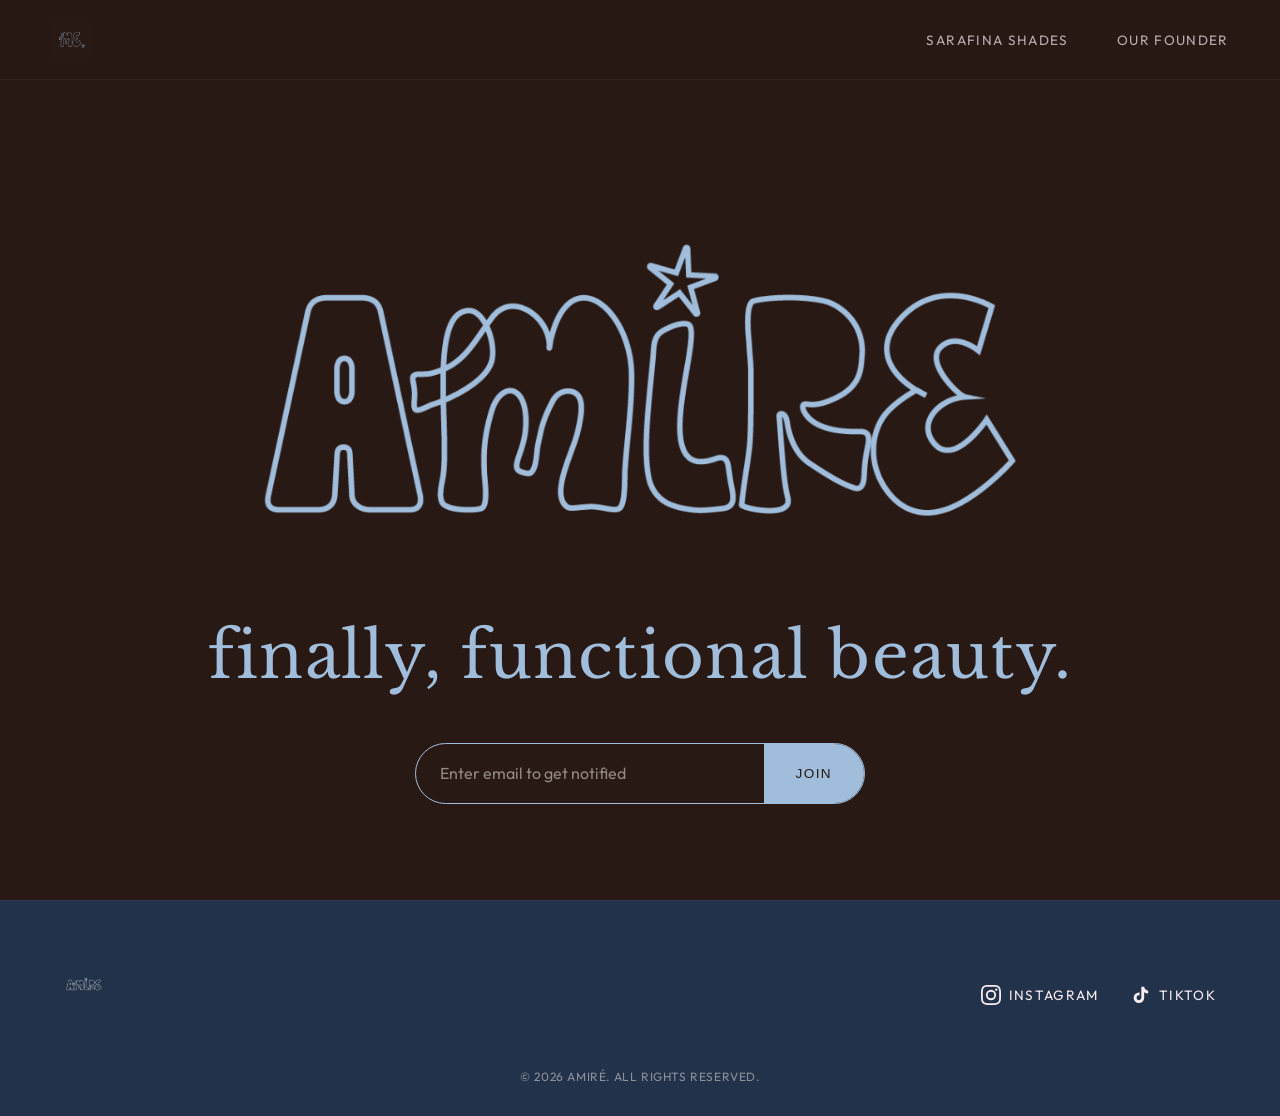
==== index.html @ e6c1e341 "Add interactive 3D model stage to Sarafina Shades product page" ====
<!DOCTYPE html>
<html lang="en">
<head>
    <meta charset="UTF-8">
    <meta name="viewport" content="width=device-width, initial-scale=1.0">
    <title>amiré functional beauty</title>
    <meta name="description" content="functional beauty for the effortless cool girl.">
    <link rel="stylesheet" href="style.css?v=1016">
    <link rel="preconnect" href="https://fonts.googleapis.com">
    <link rel="preconnect" href="https://fonts.gstatic.com" crossorigin>
    <link href="https://fonts.googleapis.com/css2?family=Libre+Baskerville:ital,wght@0,400;0,700;1,400&family=Outfit:wght@300;400;500&display=swap" rel="stylesheet">

    
</head>
<body>
        <header class="main-header">
        <a href="/" class="submark-link">
            <img src="amire-top-left-logo.png" alt="amiré logo" class="submark-img">
        </a>
        <nav class="nav-links">
            <a href="/sarafina-shades">Sarafina Shades</a>
            <a href="/founder">Our Founder</a>
        </nav>
    </header>

    <main class="hero-section">
        <img src="new-amire-logo.png?v=2" alt="amiré logo" class="center-logo">
        <h1 class="hero-subtitle baskerville-font">finally, functional beauty.</h1>
        
        
        
        
        
                <div class="notify-form-container">
            <form action="https://app.kit.com/forms/9818596/subscriptions" method="post" class="notify-form">
                <div style="display: flex; width: 100%;">
                    <input type="email" id="email-input" name="email_address" placeholder="Enter email to get notified" required>
                    <button type="submit" class="notify-btn">Join</button>
                </div>
            </form>
        </div>
    </main>

    <footer>
        <div class="footer-content">
            <a href="/" class="submark-link">
                <img src="amire-footer-logo.png" alt="amiré logo" class="submark-img">
            </a>
            <div class="social-links">
                <a href="https://instagram.com/amirecosmetics" target="_blank" rel="noopener noreferrer" aria-label="Instagram">
                    <svg viewBox="0 0 24 24"><path d="M12 2.163c3.204 0 3.584.012 4.85.07 3.252.148 4.771 1.691 4.919 4.919.058 1.265.069 1.645.069 4.849 0 3.205-.012 3.584-.069 4.849-.149 3.225-1.664 4.771-4.919 4.919-1.266.058-1.644.07-4.85.07-3.204 0-3.584-.012-4.849-.07-3.26-.149-4.771-1.699-4.919-4.92-.058-1.265-.07-1.644-.07-4.849 0-3.204.013-3.583.07-4.849.149-3.227 1.664-4.771 4.919-4.919 1.266-.057 1.645-.069 4.849-.069zM12 0C8.741 0 8.333.014 7.053.072 2.695.272.273 2.69.073 7.052.014 8.333 0 8.741 0 12c0 3.259.014 3.668.072 4.948.2 4.358 2.618 6.78 6.98 6.98C8.333 23.986 8.741 24 12 24c3.259 0 3.668-.014 4.948-.072 4.354-.2 6.782-2.618 6.979-6.98.059-1.28.073-1.689.073-4.948 0-3.259-.014-3.667-.072-4.947-.196-4.354-2.617-6.78-6.979-6.98C15.668.014 15.259 0 12 0zm0 5.838a6.162 6.162 0 100 12.324 6.162 6.162 0 000-12.324zM12 16a4 4 0 110-8 4 4 0 010 8zm6.406-11.845a1.44 1.44 0 100 2.881 1.44 1.44 0 000-2.881z" fill="currentColor"/></svg>
                    <span>Instagram</span>
                </a>
                <a href="https://tiktok.com/@amirebeauty" target="_blank" rel="noopener noreferrer" aria-label="TikTok">
                    <svg viewBox="0 0 24 24" fill="currentColor"><path d="M19.59 6.69a4.83 4.83 0 01-3.77-4.25V2h-3.45v13.67a2.89 2.89 0 01-2.88 2.5 2.89 2.89 0 01-2.89-2.89 2.89 2.89 0 012.89-2.89c.28 0 .54.04.79.1V9.01a6.34 6.34 0 00-.79-.05 6.34 6.34 0 00-6.34 6.34 6.34 6.34 0 006.34 6.34 6.34 6.34 0 006.33-6.34V8.69a8.17 8.17 0 004.78 1.52V6.76a4.85 4.85 0 01-1.01-.07z"/></svg>
                    <span>TikTok</span>
                </a>
            </div>
        </div>
        <p class="copyright">&copy; 2026 amiré. All rights reserved.</p>
    </footer>

    

    <script>
        // Smart Sticky Header with dynamic mobile offset
        let lastScrollTop = 0;
        const header = document.querySelector('.main-header');
        const threshold = 6;

        function setHeaderOffset(offset) {
            document.documentElement.style.setProperty('--header-offset', offset + 'px');
        }

        if (header) {
            setHeaderOffset(header.offsetHeight);
            window.addEventListener('resize', () => {
                if (header.style.transform !== 'translateY(-100%)') {
                    setHeaderOffset(header.offsetHeight);
                }
            });

            window.addEventListener('scroll', () => {
                let scrollTop = Math.max(0, window.pageYOffset || document.documentElement.scrollTop);
                if (Math.abs(scrollTop - lastScrollTop) <= threshold) return;

                if (scrollTop > lastScrollTop && scrollTop > header.offsetHeight) {
                    header.style.transform = 'translateY(-100%)';
                    setHeaderOffset(0);
                } else {
                    header.style.transform = 'translateY(0)';
                    setHeaderOffset(header.offsetHeight);
                }
                lastScrollTop = scrollTop;
            }, { passive: true });
        }
    </script>
</body>
</html>
---- style.css ----
@font-face {
    font-family: 'Nightshade';
    src: url('fonts/NightshadeDEMO-Regular.otf') format('opentype');
    font-weight: normal;
    font-style: normal;
    font-display: swap;
}

@font-face {
    font-family: 'Groovezilla';
    src: url('fonts/DKS GroovezillaPersonalUse-Cn.ttf') format('truetype');
    font-weight: 400;
    font-style: normal;
    font-display: swap;
}

@font-face {
    font-family: 'Groovezilla';
    src: url('fonts/DKS GroovezillaPersonalUse-Cn.ttf') format('truetype');
    font-weight: 700;
    font-style: normal;
    font-display: swap;
}

:root {
    --color-pink: #faedf1;
    --color-brown: #281915;
    --color-sage: #a0bddb;
    --color-slate: #22324a;
    --color-cream: #fffaf0;

    --bg-main: var(--color-brown);
    --text-main: var(--color-pink);

    --header-height: 80px;
}

* {
    margin: 0;
    padding: 0;
    box-sizing: border-box;
}

html {
    scroll-behavior: smooth;
}

body {
    font-family: 'Outfit', sans-serif;
    background-color: var(--color-brown);
    color: var(--text-main);
    min-height: 100vh;
    display: flex;
    flex-direction: column;
    overflow-x: hidden;
    -webkit-font-smoothing: antialiased;
}

h1, h2, h3,
.baskerville-font,
.hero-subtitle,
.founder-quote {
    font-family: 'Baskerville', 'Libre Baskerville', 'Playfair Display', serif;
    text-transform: lowercase;
    letter-spacing: 0.02em;
}

.sarafina-header,
.sarafina-image-placeholder {
    font-family: 'Nightshade', 'Baskerville', serif !important;
    text-transform: none;
    letter-spacing: 0.02em;
}

/* --------------------
   HEADER (STICKY & MINIMAL)
   -------------------- */
.main-header {
    position: sticky;
    top: 0;
    transition: transform 0.4s cubic-bezier(0.33, 1, 0.68, 1);
    z-index: 1000;
    display: flex;
    justify-content: space-between;
    align-items: center;
    padding: 1rem 4%;
    background-color: rgba(40, 25, 21, 0.95);
    backdrop-filter: blur(10px);
    -webkit-backdrop-filter: blur(10px);
    border-bottom: 1px solid rgba(250, 237, 241, 0.05);
    height: var(--header-height);
}

.submark-link {
    text-decoration: none;
    display: flex;
    align-items: center;
}

.submark-img {
    height: 40px;
    width: auto;
    display: block;
}

.nav-links {
    display: flex;
    gap: 3rem;
}

.nav-links a {
    color: var(--color-pink);
    text-decoration: none;
    font-size: 0.85rem;
    font-weight: 400;
    letter-spacing: 0.1em;
    text-transform: uppercase;
    transition: opacity 0.3s ease;
    opacity: 0.7;
}

.nav-links a:hover, .nav-links a.active {
    opacity: 1;
}

/* --------------------
   FULL BLEED HERO (HOME)
   -------------------- */
.hero-section {
    position: relative;
    width: 100%;
    min-height: calc(100vh - var(--header-height));
    display: flex;
    flex-direction: column;
    justify-content: center;
    align-items: center;
    text-align: center;
    padding: 4rem 5%;
    background-color: var(--color-brown);
}

.center-logo {
    width: 65vw;
    max-width: 900px;
    height: auto;
    object-fit: contain;
    margin-bottom: 2rem;
}

.hero-subtitle {
    font-size: clamp(2rem, 5vw, 4rem);
    font-weight: normal;
    color: var(--color-sage);
    margin-bottom: 3rem;
}

/* --------------------
   EMAIL CAPTURE
   -------------------- */
.notify-form-container {
    width: 100%;
    max-width: 450px;
}

.notify-form {
    display: block;
    width: 100%;
}

.notify-form div {
    display: flex;
    flex-direction: row;
    background-color: var(--color-brown);
    border: 1px solid var(--color-sage);
    border-radius: 50px;
    overflow: hidden;
}

#email-input {
    flex-grow: 1;
    padding: 1.2rem 1.5rem;
    border: none;
    background: transparent;
    color: var(--color-cream);
    font-size: 1rem;
    font-family: inherit;
    outline: none;
}

#email-input::placeholder {
    color: rgba(255, 250, 240, 0.5);
}

.notify-btn {
    background: var(--color-sage);
    border: none;
    color: var(--color-brown);
    font-weight: 500;
    font-size: 0.85rem;
    letter-spacing: 0.1em;
    text-transform: uppercase;
    cursor: pointer;
    transition: background-color 0.3s ease;
    padding: 0 2rem;
    white-space: nowrap;
}

.notify-btn:hover {
    background-color: var(--color-pink);
}

/* --------------------
   SARAFINA SHADES (SPLIT LAYOUT)
   -------------------- */
.sarafina-split {
    display: flex;
    width: 100%;
    min-height: calc(100vh - var(--header-height));
    background-color: var(--color-brown);
}

.sarafina-left {
    width: 50%;
    position: sticky;
    top: var(--header-offset, var(--header-height));
    height: calc(100vh - var(--header-height));
    display: flex;
    align-items: center;
    justify-content: center;
    padding: 4rem;
    background-color: var(--color-brown);
    transition: top 0.35s cubic-bezier(0.33, 1, 0.68, 1);
}

.sarafina-image-container {
    width: 100%;
    height: 100%;
    display: flex;
    align-items: center;
    justify-content: center;
    position: relative;
    border-radius: 28px;
    overflow: hidden;
    background: radial-gradient(circle at 50% 50%, rgba(160, 189, 219, 0.09) 0%, rgba(20, 12, 10, 0.88) 85%);
    background-size: cover;
    background-position: center;
    transition: background-image 0.5s ease, background-color 0.5s ease;
    border: 1px solid rgba(160, 189, 219, 0.2);
    box-shadow: 0 20px 50px rgba(0, 0, 0, 0.4);
}

.sarafina-model-viewer {
    width: 100%;
    height: 100%;
    --poster-color: transparent;
    outline: none;
    position: relative;
    z-index: 2;
}

.sarafina-3d-hint {
    position: absolute;
    top: 1.4rem;
    left: 1.4rem;
    z-index: 5;
    font-size: 0.74rem;
    letter-spacing: 0.04em;
    color: var(--color-pink);
    opacity: 0.85;
    display: flex;
    align-items: center;
    gap: 0.45rem;
    pointer-events: none;
    background: rgba(30, 20, 18, 0.6);
    padding: 0.35rem 0.85rem;
    border-radius: 999px;
    border: 1px solid rgba(160, 189, 219, 0.2);
    backdrop-filter: blur(8px);
    -webkit-backdrop-filter: blur(8px);
}

.sarafina-3d-controls {
    position: absolute;
    bottom: 1.4rem;
    left: 1.4rem;
    display: flex;
    align-items: center;
    gap: 0.5rem;
    z-index: 10;
    flex-wrap: wrap;
}

.sarafina-active-tag {
    position: absolute;
    bottom: 1.4rem;
    right: 1.4rem;
    padding: 0.45rem 1.2rem;
    background: rgba(34, 50, 74, 0.85);
    border: 1px solid var(--color-sage);
    color: var(--color-pink);
    border-radius: 50px;
    font-size: 0.75rem;
    letter-spacing: 0.12em;
    text-transform: uppercase;
    backdrop-filter: blur(8px);
    -webkit-backdrop-filter: blur(8px);
    opacity: 0;
    transform: translateY(8px);
    transition: opacity 0.35s ease, transform 0.35s ease;
    z-index: 5;
    pointer-events: none;
}

.sarafina-active-tag.visible {
    opacity: 1;
    transform: translateY(0);
}

.sarafina-mobile-hint {
    display: none;
}

.sarafina-right {
    width: 50%;
    padding: 6rem 8%;
    display: flex;
    flex-direction: column;
    justify-content: center;
    background-color: var(--color-brown);
}

.sarafina-header {
    font-size: clamp(3rem, 6vw, 5rem);
    color: var(--color-sage);
    font-weight: 400;
    margin-bottom: 2rem;
    line-height: 1.1;
}

.sarafina-copy {
    font-size: 1.25rem;
    font-weight: 300;
    line-height: 1.6;
    color: var(--color-pink);
    margin-bottom: 4rem;
}

.swatches-grid {
    display: flex;
    flex-wrap: wrap;
    align-items: flex-start;
    gap: 2.2rem;
    margin-bottom: 4rem;
    padding-bottom: 1.5rem;
}

.shade-item {
    display: flex;
    flex-direction: column;
    align-items: center;
    gap: 1rem;
    cursor: pointer;
    transition: transform 0.3s cubic-bezier(0.33, 1, 0.68, 1);
    -webkit-tap-highlight-color: transparent;
    touch-action: manipulation;
}

.shade-item:nth-child(even) {
    transform: translateY(24px);
}

.color-swatch {
    width: 60px;
    height: 60px;
    border-radius: 50%;
    transition: all 0.35s cubic-bezier(0.165, 0.84, 0.44, 1);
    box-shadow: 0 4px 15px rgba(0,0,0,0.25);
    position: relative;
}

.shade-item:hover .color-swatch {
    transform: scale(1.08);
}

.shade-item:active .color-swatch {
    transform: scale(0.95);
}

.shade-item.active .color-swatch {
    transform: scale(1.18);
    box-shadow: 0 0 0 3px var(--color-brown), 0 0 0 5px var(--color-sage), 0 10px 25px rgba(160, 189, 219, 0.35);
}

.shade-name {
    font-size: 0.75rem;
    text-transform: uppercase;
    letter-spacing: 0.1em;
    color: var(--color-pink);
    opacity: 0.7;
    transition: all 0.3s ease;
}

.shade-item.active .shade-name {
    opacity: 1;
    font-weight: 500;
    color: var(--color-sage);
}

.shade-description {
    font-size: 1.1rem;
    font-weight: 300;
    font-style: italic;
    color: var(--color-sage);
    min-height: 80px;
    line-height: 1.5;
    opacity: 0;
    transition: opacity 0.4s ease;
}

.shade-description.visible {
    opacity: 1;
}

/* --------------------
   FOUNDER PAGE (EDITORIAL)
   -------------------- */
.founder-grid {
    display: grid;
    grid-template-columns: 1fr 1fr;
    width: 100%;
    min-height: calc(100vh - var(--header-height));
    background-color: var(--color-brown);
}

.founder-gallery {
    display: grid;
    grid-template-columns: 1fr 1fr;
    grid-template-rows: 50vh 50vh;
}

.founder-img {
    width: 100%;
    height: 100%;
    object-fit: cover;
}

.founder-content {
    padding: 6rem 8%;
    display: flex;
    flex-direction: column;
    justify-content: center;
    background-color: var(--color-brown);
}

.founder-quote {
    font-size: clamp(2.5rem, 4vw, 4rem);
    line-height: 1.2;
    color: var(--color-sage);
    margin-bottom: 3rem;
    font-weight: 400;
}

.founder-text {
    font-size: 1.1rem;
    line-height: 1.8;
    font-weight: 300;
    color: var(--color-pink);
    margin-bottom: 2rem;
    opacity: 0.9;
}

/* --------------------
   FOOTER
   -------------------- */
footer {
    padding: 4rem 5% 2rem;
    background-color: var(--color-slate);
    color: var(--color-pink);
    margin-top: auto;
    border-top: 1px solid rgba(250, 237, 241, 0.05);
}

.footer-content {
    display: flex;
    justify-content: space-between;
    align-items: flex-end;
    margin-bottom: 4rem;
}

.social-links {
    display: flex;
    gap: 2rem;
}

.social-links a {
    color: var(--color-pink);
    text-decoration: none;
    font-size: 0.85rem;
    letter-spacing: 0.1em;
    text-transform: uppercase;
    transition: color 0.3s ease;
    display: flex;
    align-items: center;
    gap: 0.5rem;
}

.social-links a:hover {
    color: var(--color-sage);
}

.social-links img, .social-links svg {
    width: 20px;
    height: 20px;
}

.copyright {
    font-size: 0.75rem;
    letter-spacing: 0.05em;
    opacity: 0.5;
    text-align: center;
    text-transform: uppercase;
}

/* --------------------
   MOBILE
   -------------------- */
@media (max-width: 900px) {
    .sarafina-split, .founder-grid {
        flex-direction: column;
        display: flex;
    }

    .sarafina-left, .sarafina-right, .founder-gallery, .founder-content {
        width: 100%;
    }

    /* Engaging sticky stage on mobile */
    .sarafina-left {
        width: 100%;
        height: 44vh;
        min-height: 280px;
        max-height: 380px;
        position: sticky;
        top: var(--header-offset, 0px);
        z-index: 50;
        padding: 0.9rem 1rem;
        background-color: var(--color-brown);
        box-shadow: 0 14px 35px rgba(0, 0, 0, 0.5);
        border-bottom: 1px solid rgba(250, 237, 241, 0.08);
        transition: top 0.35s cubic-bezier(0.33, 1, 0.68, 1);
    }

    .sarafina-image-container {
        border-radius: 20px;
    }

    .sarafina-3d-hint {
        display: none;
    }

    .sarafina-3d-controls {
        bottom: 0.6rem;
        left: 0.6rem;
        gap: 0.35rem;
    }

    .sarafina-3d-controls .cew-3d-btn {
        padding: 0.32rem 0.65rem;
        font-size: 0.66rem;
    }

    .sarafina-active-tag {
        bottom: 0.6rem;
        right: 0.6rem;
        font-size: 0.68rem;
        padding: 0.32rem 0.75rem;
    }

    .sarafina-right {
        padding: 2.5rem 6% 6rem;
        position: relative;
        z-index: 10;
        background-color: var(--color-brown);
    }

    .sarafina-mobile-hint {
        display: inline-flex;
        align-items: center;
        gap: 0.5rem;
        font-size: 0.72rem;
        letter-spacing: 0.12em;
        text-transform: uppercase;
        color: var(--color-sage);
        margin-bottom: 2rem;
        opacity: 0.85;
    }

    .swatches-grid {
        gap: 1.6rem;
        justify-content: center;
        margin-bottom: 3.5rem;
    }

    .shade-item:nth-child(even) {
        transform: translateY(16px);
    }

    .founder-content {
        padding: 4rem 6%;
    }

    .footer-content {
        flex-direction: column;
        align-items: center;
        gap: 2rem;
    }

    .nav-links {
        gap: 1.5rem;
    }

    .submark-img {
        height: 30px;
    }
}

/* --------------------
   CEW 2026 VIP PROTOTYPE PAGE (/cew)
   RHODE SKIN EDITORIAL AESTHETIC
   -------------------- */
.cew-container {
    width: 100%;
    min-height: 100vh;
    background-color: var(--color-brown);
    color: var(--text-main);
}

.cew-vip-badge {
    display: inline-flex;
    align-items: center;
    gap: 0.5rem;
    padding: 0.4rem 1.1rem;
    border-radius: 50px;
    border: 1px solid var(--color-sage);
    font-size: 0.75rem;
    font-weight: 500;
    letter-spacing: 0.12em;
    text-transform: uppercase;
    color: var(--color-sage);
    background: rgba(160, 189, 219, 0.08);
}

/* BLOCK 1: THE HOOK */
.cew-hero {
    padding: 5rem 6% 4rem;
    text-align: center;
    max-width: 1200px;
    margin: 0 auto;
}

.cew-hero-logo {
    width: clamp(260px, 46vw, 620px);
    height: auto;
    object-fit: contain;
    margin: 0 auto 2.5rem;
    display: block;
}

.cew-headline {
    font-family: 'Baskerville', 'Libre Baskerville', serif;
    font-size: clamp(2.6rem, 6.5vw, 5.5rem);
    line-height: 1.05;
    color: var(--color-sage);
    margin: 2rem auto 1.5rem;
    font-weight: 400;
    text-transform: lowercase;
    max-width: 950px;
}

.cew-subheadline {
    font-size: clamp(1.15rem, 2vw, 1.45rem);
    font-weight: 300;
    line-height: 1.7;
    color: var(--color-pink);
    max-width: 820px;
    margin: 0 auto 3.5rem;
    opacity: 0.95;
}

/* Sleek 3D / Video Viewport Placeholder */
.cew-media-card {
    width: 100%;
    max-width: 1060px;
    margin: 0 auto;
    background: rgba(34, 50, 74, 0.45);
    border: 1px solid rgba(160, 189, 219, 0.25);
    border-radius: 24px;
    min-height: 480px;
    display: flex;
    flex-direction: column;
    align-items: center;
    justify-content: center;
    padding: 3.5rem 2rem;
    text-align: center;
    position: relative;
    overflow: hidden;
    backdrop-filter: blur(12px);
    -webkit-backdrop-filter: blur(12px);
    box-shadow: 0 25px 60px rgba(0, 0, 0, 0.35);
}

.cew-media-card::before {
    content: '';
    position: absolute;
    top: -50%;
    left: -50%;
    width: 200%;
    height: 200%;
    background: radial-gradient(circle, rgba(160, 189, 219, 0.08) 0%, transparent 60%);
    pointer-events: none;
}

.cew-media-tag {
    font-size: 0.72rem;
    letter-spacing: 0.16em;
    text-transform: uppercase;
    color: var(--color-sage);
    margin-bottom: 1.2rem;
    font-weight: 500;
    display: flex;
    align-items: center;
    gap: 0.5rem;
}

.cew-media-tag::before {
    content: '';
    display: inline-block;
    width: 7px;
    height: 7px;
    border-radius: 50%;
    background-color: var(--color-sage);
    box-shadow: 0 0 8px var(--color-sage);
}

.cew-media-icon {
    width: 64px;
    height: 64px;
    border-radius: 50%;
    background: rgba(160, 189, 219, 0.12);
    border: 1px solid rgba(160, 189, 219, 0.3);
    display: flex;
    align-items: center;
    justify-content: center;
    margin-bottom: 1.5rem;
    color: var(--color-sage);
}

.cew-media-title {
    font-family: 'Baskerville', 'Libre Baskerville', serif;
    font-size: 1.7rem;
    color: var(--color-cream);
    margin-bottom: 0.75rem;
    text-transform: lowercase;
}

.cew-media-desc {
    font-size: 1rem;
    line-height: 1.6;
    color: var(--color-pink);
    opacity: 0.75;
    max-width: 520px;
    font-weight: 300;
}

/* Interactive 3D Model Viewer Card */
.cew-3d-card {
    min-height: unset;
    padding: 1.6rem 1.6rem 1.4rem;
    align-items: stretch;
    margin-top: 2.5rem;
    background: rgba(30, 20, 18, 0.7);
    border: 1px solid rgba(160, 189, 219, 0.22);
}

.cew-model-wrapper {
    width: 100%;
    height: 480px;
    border-radius: 18px;
    background: radial-gradient(circle at 50% 50%, rgba(160, 189, 219, 0.09) 0%, rgba(20, 12, 10, 0.85) 85%);
    border: 1px solid rgba(160, 189, 219, 0.15);
    position: relative;
    overflow: hidden;
    display: flex;
    align-items: center;
    justify-content: center;
}

model-viewer.cew-model-viewer {
    width: 100%;
    height: 100%;
    --poster-color: transparent;
    outline: none;
}

.cew-model-loading {
    display: flex;
    flex-direction: column;
    align-items: center;
    justify-content: center;
    gap: 1rem;
    color: var(--color-sage);
    font-size: 0.85rem;
    letter-spacing: 0.08em;
    text-transform: lowercase;
}

.cew-loader-spinner {
    width: 32px;
    height: 32px;
    border: 2px solid rgba(160, 189, 219, 0.2);
    border-top-color: var(--color-sage);
    border-radius: 50%;
    animation: cewSpin 0.9s linear infinite;
}

@keyframes cewSpin {
    to { transform: rotate(360deg); }
}

.cew-3d-footer {
    display: flex;
    align-items: center;
    justify-content: space-between;
    width: 100%;
    margin-top: 1.2rem;
    padding-top: 1rem;
    border-top: 1px solid rgba(160, 189, 219, 0.12);
    flex-wrap: wrap;
    gap: 0.8rem;
}

.cew-3d-hint {
    display: flex;
    align-items: center;
    gap: 0.5rem;
    font-size: 0.78rem;
    color: var(--color-pink);
    opacity: 0.8;
    letter-spacing: 0.03em;
}

.cew-3d-hint-dot {
    width: 6px;
    height: 6px;
    border-radius: 50%;
    background-color: var(--color-sage);
    display: inline-block;
}

.cew-3d-controls {
    display: flex;
    align-items: center;
    gap: 0.6rem;
}

.cew-3d-btn {
    background: rgba(160, 189, 219, 0.1);
    border: 1px solid rgba(160, 189, 219, 0.28);
    color: var(--color-cream);
    padding: 0.4rem 0.9rem;
    border-radius: 999px;
    font-size: 0.72rem;
    letter-spacing: 0.06em;
    cursor: pointer;
    transition: all 0.2s ease;
    font-family: inherit;
}

.cew-3d-btn:hover {
    background: rgba(160, 189, 219, 0.2);
    border-color: var(--color-sage);
    color: #fff;
}

.cew-3d-play-btn {
    background: var(--color-sage);
    color: var(--color-dark-brown);
    border-color: var(--color-sage);
    font-weight: 500;
    display: inline-flex;
    align-items: center;
    gap: 0.45rem;
    box-shadow: 0 4px 14px rgba(160, 189, 219, 0.25);
}

.cew-3d-play-btn:hover {
    background: #c2d7ed;
    border-color: #c2d7ed;
    color: var(--color-dark-brown);
    transform: translateY(-1px);
    box-shadow: 0 6px 18px rgba(160, 189, 219, 0.35);
}

.cew-3d-play-btn:active {
    transform: translateY(0);
}

@media (max-width: 768px) {
    .cew-model-wrapper {
        height: 360px;
    }
    .cew-3d-footer {
        flex-direction: column;
        align-items: flex-start;
    }
}

/* EDITORIAL SECTIONS (RHODE STYLE) */
.cew-section {
    padding: 7rem 8%;
    border-top: 1px solid rgba(250, 237, 241, 0.06);
    max-width: 1300px;
    margin: 0 auto;
}

.cew-split {
    display: grid;
    grid-template-columns: 1fr 1.6fr;
    gap: 5rem;
    align-items: start;
}

.cew-section-title {
    font-family: 'Baskerville', 'Libre Baskerville', serif;
    font-size: clamp(2.4rem, 4.2vw, 3.8rem);
    line-height: 1.1;
    color: var(--color-sage);
    font-weight: 400;
    text-transform: lowercase;
    position: sticky;
    top: calc(var(--header-height) + 2rem);
}

.cew-body-copy {
    font-size: 1.25rem;
    line-height: 1.8;
    font-weight: 300;
    color: var(--color-pink);
    margin-bottom: 2rem;
    opacity: 0.95;
}

.cew-body-copy:last-child {
    margin-bottom: 0;
}

/* BLOCK 3: ARCHITECTURE & TECHNICAL PILLARS */
.cew-patent-gallery {
    margin: 3.5rem 0;
    width: 100%;
}

.cew-patent-tabs {
    display: flex;
    gap: 0.8rem;
    margin-bottom: 1.5rem;
    flex-wrap: wrap;
}

.cew-patent-tab-btn {
    background: rgba(34, 50, 74, 0.4);
    border: 1px solid rgba(160, 189, 219, 0.25);
    color: var(--color-pink);
    padding: 0.65rem 1.4rem;
    border-radius: 50px;
    font-size: 0.78rem;
    letter-spacing: 0.1em;
    text-transform: uppercase;
    cursor: pointer;
    transition: all 0.3s ease;
    font-family: inherit;
}

.cew-patent-tab-btn:hover {
    border-color: var(--color-sage);
    color: var(--color-sage);
}

.cew-patent-tab-btn.active {
    background: var(--color-sage);
    color: var(--color-brown);
    border-color: var(--color-sage);
    font-weight: 500;
}

.cew-patent-display-card {
    background: #ffffff;
    border-radius: 22px;
    border: 1px solid rgba(160, 189, 219, 0.4);
    box-shadow: 0 20px 50px rgba(0, 0, 0, 0.4);
    overflow: hidden;
    position: relative;
    transition: opacity 0.35s ease;
}

.cew-patent-card-header {
    background: #22324a;
    padding: 0.9rem 1.5rem;
    display: flex;
    justify-content: space-between;
    align-items: center;
    border-bottom: 1px solid rgba(160, 189, 219, 0.2);
}

.cew-patent-header-title {
    font-size: 0.72rem;
    letter-spacing: 0.14em;
    text-transform: uppercase;
    color: var(--color-sage);
    font-weight: 500;
    display: flex;
    align-items: center;
    gap: 0.5rem;
}

.cew-patent-zoom-link {
    font-size: 0.72rem;
    letter-spacing: 0.1em;
    text-transform: uppercase;
    color: var(--color-pink);
    text-decoration: none;
    opacity: 0.8;
    transition: opacity 0.2s ease;
    display: inline-flex;
    align-items: center;
    gap: 0.3rem;
}

.cew-patent-zoom-link:hover {
    opacity: 1;
    color: var(--color-sage);
}

.cew-patent-img-wrap {
    padding: 2rem;
    display: flex;
    justify-content: center;
    align-items: center;
    background: #ffffff;
    min-height: 380px;
}

.cew-patent-img {
    width: 100%;
    max-width: 900px;
    height: auto;
    object-fit: contain;
    display: block;
}

.cew-patent-caption {
    background: #fcfbfa;
    border-top: 1px solid rgba(34, 50, 74, 0.08);
    padding: 1.1rem 1.6rem;
    font-size: 0.88rem;
    color: #281915;
    font-weight: 400;
    line-height: 1.6;
}

.cew-patent-frame {
    margin: 3.5rem 0;
    background: rgba(34, 50, 74, 0.3);
    border: 1px dashed rgba(160, 189, 219, 0.35);
    border-radius: 20px;
    min-height: 380px;
    display: flex;
    flex-direction: column;
    align-items: center;
    justify-content: center;
    padding: 3rem 2rem;
    text-align: center;
}

.cew-pillars-grid {
    display: grid;
    grid-template-columns: 1fr 1fr;
    gap: 2rem;
    margin-top: 3.5rem;
}

.cew-pillar-card {
    background: rgba(40, 25, 21, 0.5);
    border: 1px solid rgba(250, 237, 241, 0.08);
    border-radius: 18px;
    padding: 2.2rem;
    transition: border-color 0.3s ease, transform 0.3s ease;
}

.cew-pillar-card:hover {
    border-color: rgba(160, 189, 219, 0.35);
    transform: translateY(-3px);
}

.cew-pillar-num {
    font-size: 0.72rem;
    letter-spacing: 0.16em;
    color: var(--color-sage);
    text-transform: uppercase;
    margin-bottom: 0.75rem;
    font-weight: 500;
}

.cew-pillar-title {
    font-family: 'Baskerville', 'Libre Baskerville', serif;
    font-size: 1.45rem;
    color: var(--color-cream);
    margin-bottom: 0.75rem;
    line-height: 1.25;
    text-transform: lowercase;
}

.cew-pillar-text {
    font-size: 0.98rem;
    line-height: 1.65;
    color: var(--color-pink);
    opacity: 0.85;
    font-weight: 300;
}

/* BLOCK 4: THE FOUNDER & CTA BUTTON */
.cew-cta-box {
    margin-top: 3rem;
}

.cew-primary-btn {
    display: inline-flex;
    align-items: center;
    gap: 0.85rem;
    background-color: var(--color-sage);
    color: var(--color-brown);
    padding: 1.25rem 2.8rem;
    border-radius: 50px;
    font-weight: 500;
    font-size: 0.92rem;
    letter-spacing: 0.08em;
    text-transform: uppercase;
    text-decoration: none;
    transition: all 0.35s cubic-bezier(0.165, 0.84, 0.44, 1);
    box-shadow: 0 12px 30px rgba(0, 0, 0, 0.2);
}

.cew-primary-btn:hover {
    background-color: var(--color-pink);
    transform: translateY(-3px);
    box-shadow: 0 16px 36px rgba(0, 0, 0, 0.3);
}

.cew-primary-btn svg {
    width: 16px;
    height: 16px;
    transition: transform 0.3s ease;
}

.cew-primary-btn:hover svg {
    transform: translateX(4px);
}

/* BLOCK 5: THE CAPTURE DECK FOOTER */
.cew-capture-section {
    background-color: var(--color-slate);
    border-top: 1px solid rgba(160, 189, 219, 0.2);
    padding: 7rem 6% 6rem;
    text-align: center;
}

.cew-capture-inner {
    max-width: 650px;
    margin: 0 auto;
}

.cew-capture-headline {
    font-family: 'Baskerville', 'Libre Baskerville', serif;
    font-size: clamp(2.4rem, 4.5vw, 3.8rem);
    color: var(--color-sage);
    margin-bottom: 1.2rem;
    text-transform: lowercase;
    font-weight: 400;
}

.cew-capture-subtext {
    font-size: 1.15rem;
    line-height: 1.65;
    color: var(--color-pink);
    font-weight: 300;
    margin-bottom: 3rem;
    opacity: 0.9;
}

.cew-deck-form {
    display: flex;
    flex-direction: row;
    background-color: rgba(40, 25, 21, 0.9);
    border: 1px solid var(--color-sage);
    border-radius: 50px;
    overflow: hidden;
    width: 100%;
    max-width: 500px;
    margin: 0 auto 1.5rem;
    box-shadow: 0 10px 30px rgba(0, 0, 0, 0.25);
}

.cew-deck-input {
    flex-grow: 1;
    padding: 1.25rem 1.6rem;
    border: none;
    background: transparent;
    color: var(--color-cream);
    font-size: 1rem;
    font-family: inherit;
    outline: none;
}

.cew-deck-input::placeholder {
    color: rgba(255, 250, 240, 0.5);
}

.cew-deck-btn {
    background: var(--color-sage);
    border: none;
    color: var(--color-brown);
    font-weight: 500;
    font-size: 0.88rem;
    letter-spacing: 0.1em;
    text-transform: uppercase;
    cursor: pointer;
    transition: background-color 0.3s ease;
    padding: 0 2.2rem;
    white-space: nowrap;
}

.cew-deck-btn:hover {
    background-color: var(--color-pink);
}

.cew-form-status {
    font-size: 0.9rem;
    color: var(--color-sage);
    margin-top: 1rem;
    display: none;
}

@media (max-width: 900px) {
    .cew-split {
        grid-template-columns: 1fr;
        gap: 2.5rem;
    }

    .cew-section-title {
        position: sticky;
        top: var(--header-offset, 0px);
        background-color: var(--color-brown);
        padding: 0.8rem 0;
        z-index: 20;
        border-bottom: 1px solid rgba(250, 237, 241, 0.06);
        transition: top 0.35s cubic-bezier(0.33, 1, 0.68, 1);
    }

    .cew-pillars-grid {
        grid-template-columns: 1fr;
        gap: 1.5rem;
    }

    .cew-section {
        padding: 5rem 6%;
    }

    .cew-deck-form {
        flex-direction: column;
        border-radius: 20px;
    }

    .cew-deck-btn {
        padding: 1rem;
        border-radius: 0 0 18px 18px;
    }
}
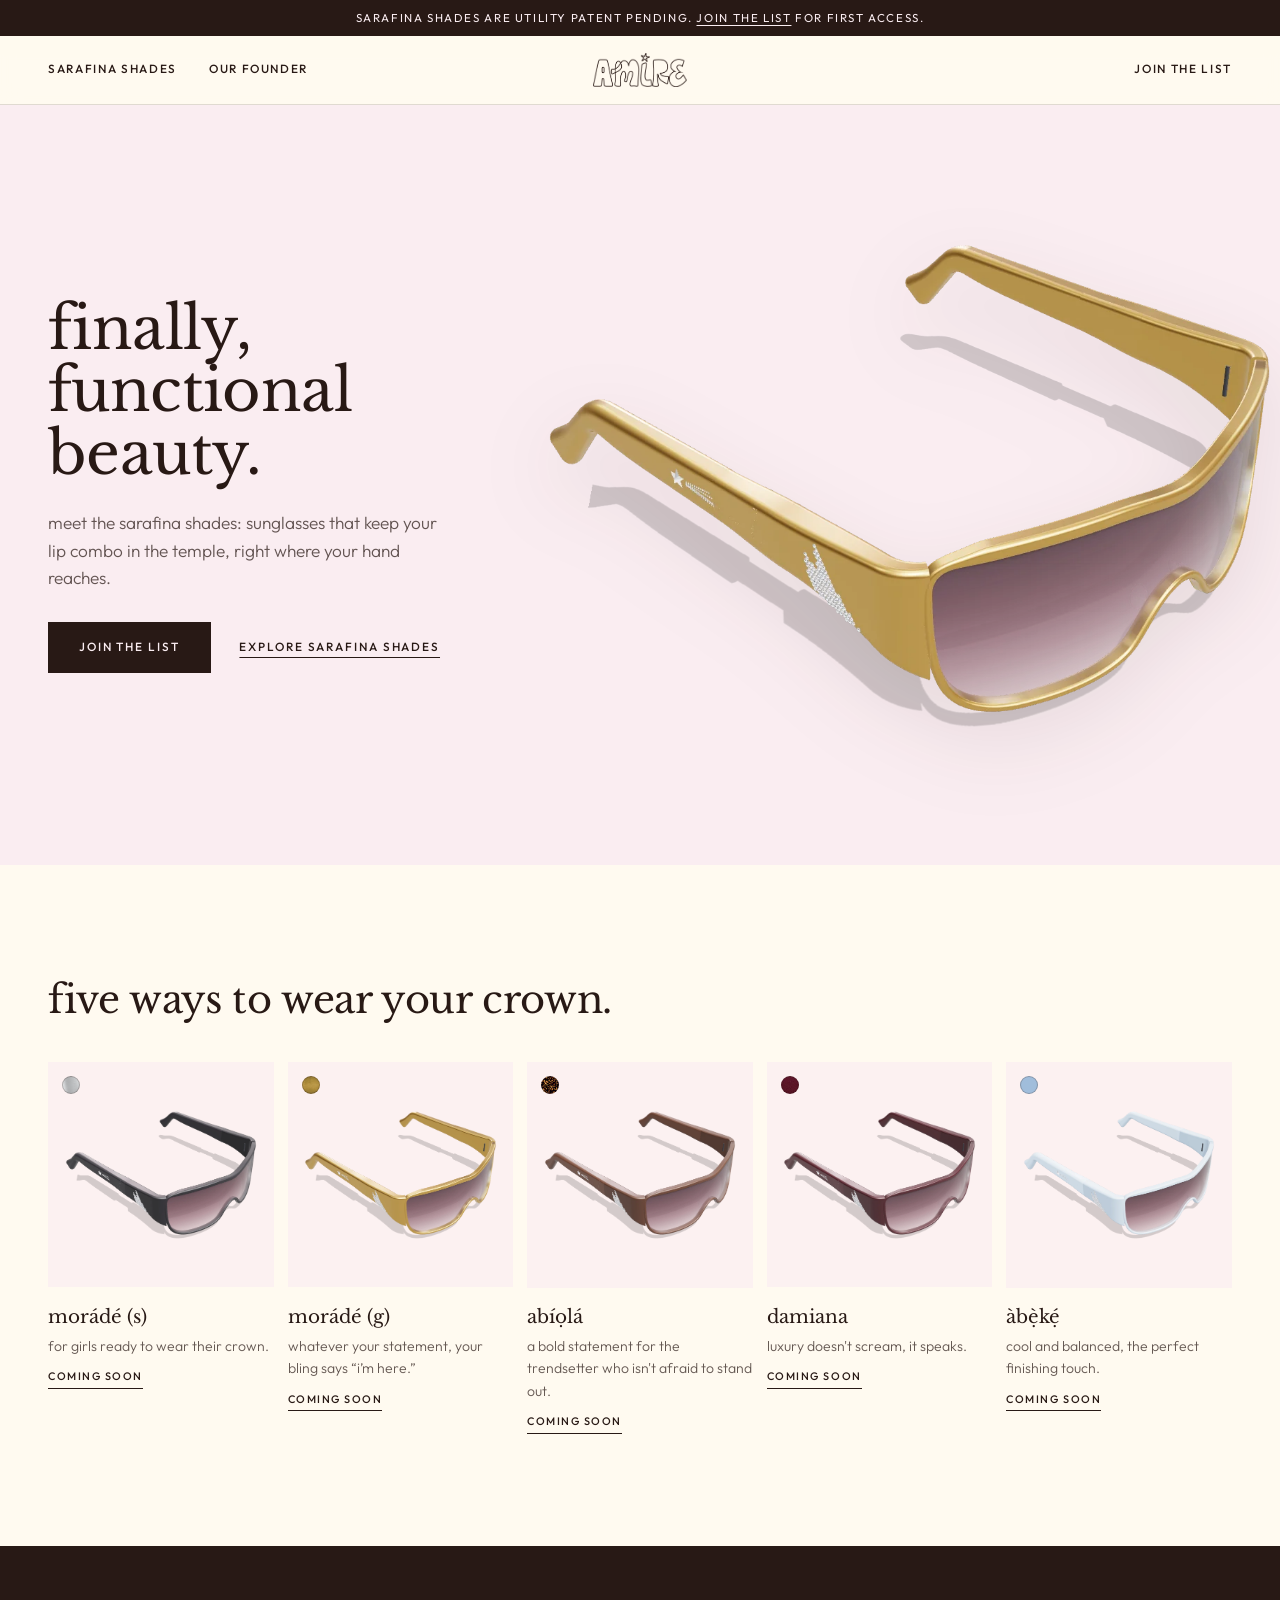
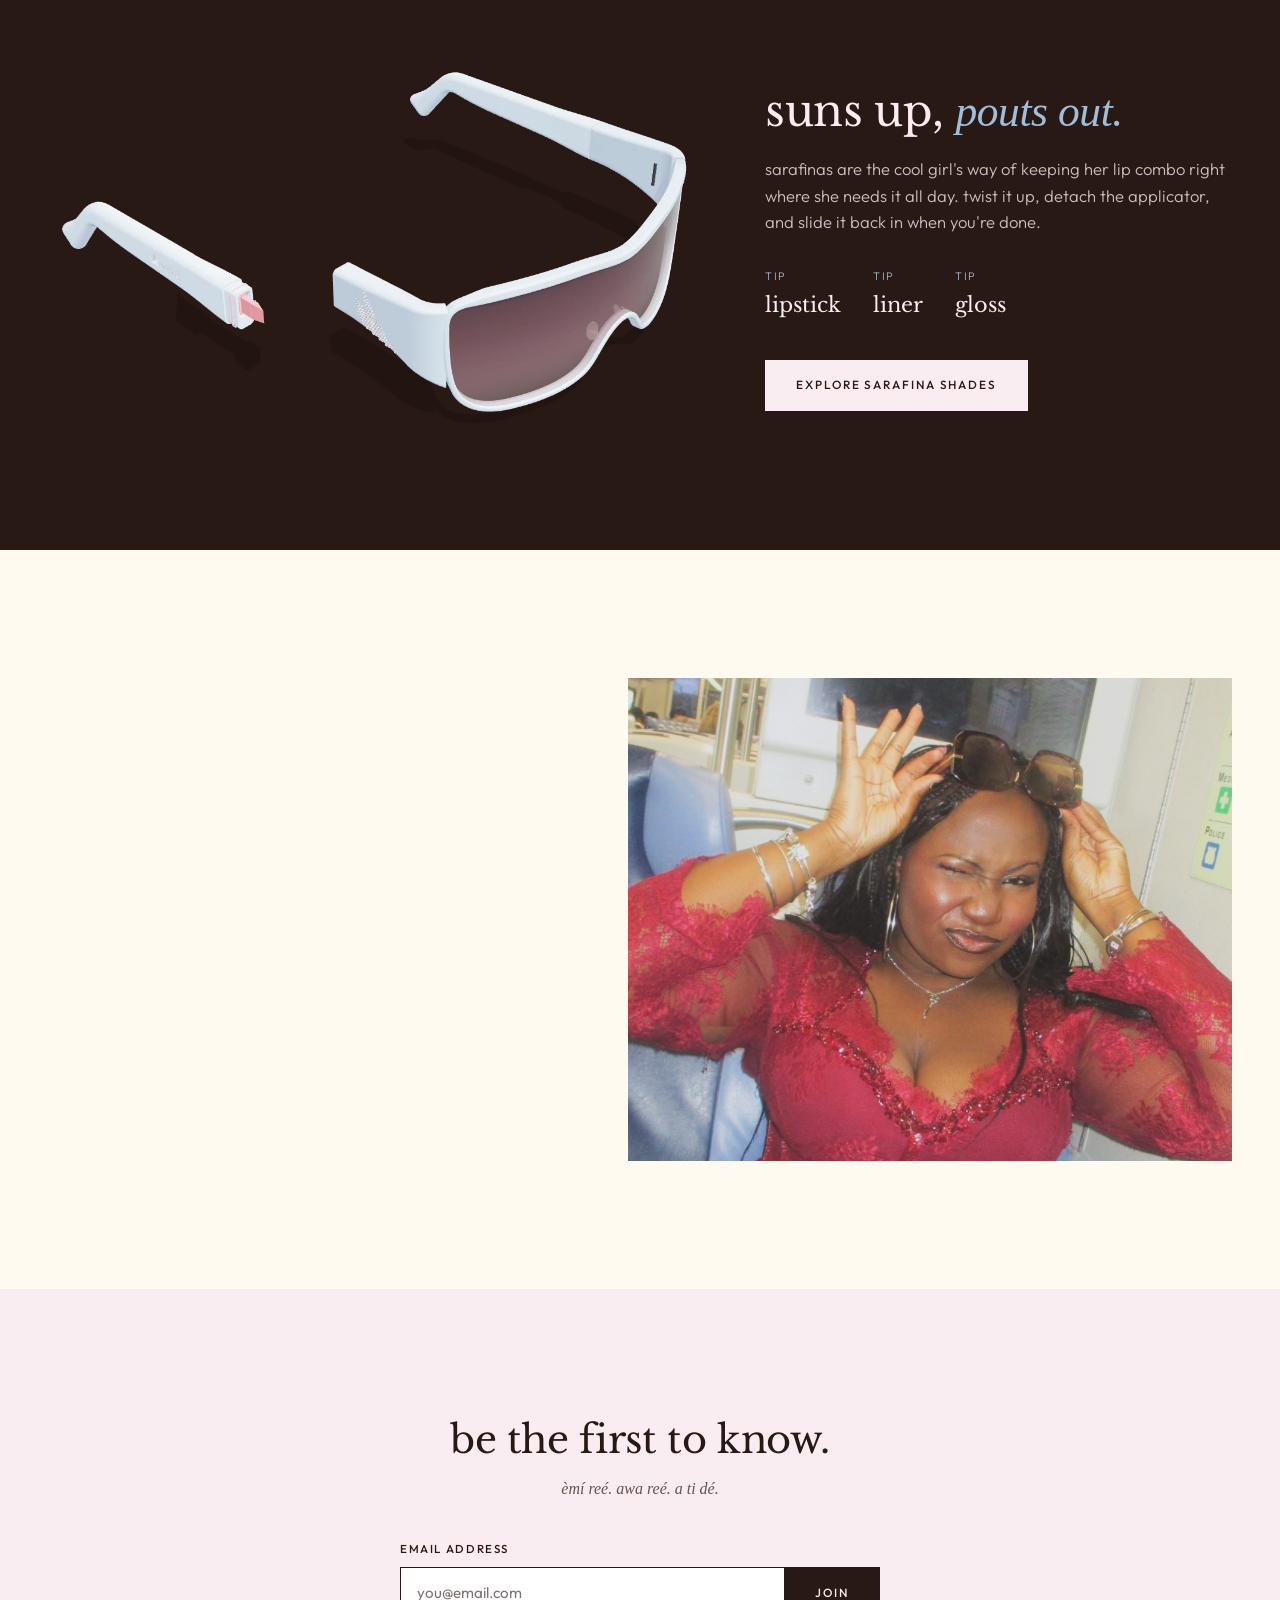
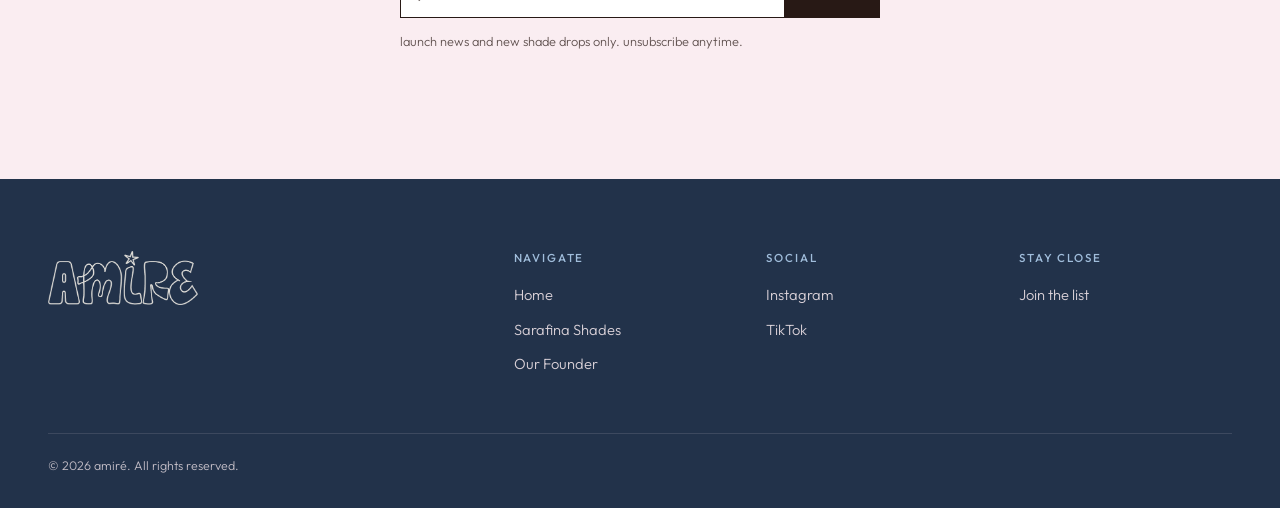
==== commit 49f0175d: "Landing page: Rhode-style redesign with Sarafina Shades renders Pink product hero, five colorway til" ====
--- a/index.html
+++ b/index.html
@@ -5,95 +5,195 @@
     <meta name="viewport" content="width=device-width, initial-scale=1.0">
     <title>amiré functional beauty</title>
     <meta name="description" content="functional beauty for the effortless cool girl.">
-    <link rel="stylesheet" href="style.css?v=1016">
+    <meta name="theme-color" content="#faedf1">
     <link rel="preconnect" href="https://fonts.googleapis.com">
     <link rel="preconnect" href="https://fonts.gstatic.com" crossorigin>
     <link href="https://fonts.googleapis.com/css2?family=Libre+Baskerville:ital,wght@0,400;0,700;1,400&family=Outfit:wght@300;400;500&display=swap" rel="stylesheet">
-
-    
+    <link rel="preload" as="image" href="sarafina-render-gold.webp">
+    <link rel="stylesheet" href="site-v2.css?v=2">
 </head>
 <body>
-        <header class="main-header">
-        <a href="/" class="submark-link">
-            <img src="amire-top-left-logo.png" alt="amiré logo" class="submark-img">
-        </a>
-        <nav class="nav-links">
-            <a href="/sarafina-shades">Sarafina Shades</a>
-            <a href="/founder">Our Founder</a>
-        </nav>
+    <div class="promo">
+        sarafina shades are utility patent pending. <a href="#signup">join the list</a> for first access.
+    </div>
+
+    <header class="site-header">
+        <div class="wrap">
+            <nav class="site-nav" aria-label="Main">
+                <a href="/sarafina-shades">Sarafina Shades</a>
+                <a href="/founder">Our Founder</a>
+            </nav>
+            <a href="/" class="brand" aria-label="amiré home" aria-current="page">
+                <img src="amire-wordmark-brown.png" alt="amiré" width="905" height="326">
+            </a>
+            <a href="#signup" class="header-cta">Join the list</a>
+        </div>
     </header>
 
-    <main class="hero-section">
-        <img src="new-amire-logo.png?v=2" alt="amiré logo" class="center-logo">
-        <h1 class="hero-subtitle baskerville-font">finally, functional beauty.</h1>
-        
-        
-        
-        
-        
-                <div class="notify-form-container">
-            <form action="https://app.kit.com/forms/9818596/subscriptions" method="post" class="notify-form">
-                <div style="display: flex; width: 100%;">
-                    <input type="email" id="email-input" name="email_address" placeholder="Enter email to get notified" required>
-                    <button type="submit" class="notify-btn">Join</button>
+    <main>
+        <!-- HERO -->
+        <section class="l-hero">
+            <div class="wrap">
+                <div class="l-hero-copy">
+                    <h1 class="serif">finally, functional beauty.</h1>
+                    <p>meet the sarafina shades: sunglasses that keep your lip combo in the temple, right where your hand reaches.</p>
+                    <div class="actions">
+                        <a href="#signup" class="btn">Join the list</a>
+                        <a href="/sarafina-shades" class="text-link">Explore Sarafina Shades</a>
+                    </div>
                 </div>
-            </form>
-        </div>
+                <div class="l-hero-media">
+                    <img src="sarafina-render-gold.webp" alt="Sarafina Shades in gold morádé" width="1077" height="738" fetchpriority="high">
+                </div>
+            </div>
+        </section>
+
+        <!-- COLORWAYS -->
+        <section class="shades wrap" aria-labelledby="shades-title">
+            <div class="shades-head reveal">
+                <h2 class="serif" id="shades-title">five ways to wear your crown.</h2>
+            </div>
+            <div class="shade-grid">
+                <a class="shade-card reveal" href="/sarafina-shades">
+                    <div class="tile">
+                        <span class="chip" style="background-image:url('morade-silver-swatch.png')" aria-hidden="true"></span>
+                        <img src="sarafina-render-silver.webp" alt="Sarafina Shades in silver morádé" loading="lazy" width="1077" height="738">
+                    </div>
+                    <div class="meta">
+                        <div class="name">morádé (s)</div>
+                        <div class="desc">for girls ready to wear their crown.</div>
+                        <span class="status">Coming soon</span>
+                    </div>
+                </a>
+                <a class="shade-card reveal" href="/sarafina-shades">
+                    <div class="tile">
+                        <span class="chip" style="background-image:url('morade-gold-swatch.png')" aria-hidden="true"></span>
+                        <img src="sarafina-render-gold.webp" alt="Sarafina Shades in gold morádé" loading="lazy" width="1077" height="738">
+                    </div>
+                    <div class="meta">
+                        <div class="name">morádé (g)</div>
+                        <div class="desc">whatever your statement, your bling says &ldquo;i&rsquo;m here.&rdquo;</div>
+                        <span class="status">Coming soon</span>
+                    </div>
+                </a>
+                <a class="shade-card reveal" href="/sarafina-shades">
+                    <div class="tile">
+                        <span class="chip" style="background-image:url('abiola-swatch.jpg')" aria-hidden="true"></span>
+                        <img src="sarafina-render-abiola.webp" alt="Sarafina Shades in abíọlá tortoise" loading="lazy" width="1077" height="738">
+                    </div>
+                    <div class="meta">
+                        <div class="name">abíọlá</div>
+                        <div class="desc">a bold statement for the trendsetter who isn't afraid to stand out.</div>
+                        <span class="status">Coming soon</span>
+                    </div>
+                </a>
+                <a class="shade-card reveal" href="/sarafina-shades">
+                    <div class="tile">
+                        <span class="chip" style="background-image:url('damiana-swatch.png')" aria-hidden="true"></span>
+                        <img src="sarafina-render-damiana.webp" alt="Sarafina Shades in damiana bordeaux" loading="lazy" width="1077" height="738">
+                    </div>
+                    <div class="meta">
+                        <div class="name">damiana</div>
+                        <div class="desc">luxury doesn't scream, it speaks.</div>
+                        <span class="status">Coming soon</span>
+                    </div>
+                </a>
+                <a class="shade-card reveal" href="/sarafina-shades">
+                    <div class="tile">
+                        <span class="chip" style="background:#a0bddb" aria-hidden="true"></span>
+                        <img src="sarafina-render-abeke.webp" alt="Sarafina Shades in àbẹ̀kẹ́ sky blue" loading="lazy" width="1077" height="738">
+                    </div>
+                    <div class="meta">
+                        <div class="name">àbẹ̀kẹ́</div>
+                        <div class="desc">cool and balanced, the perfect finishing touch.</div>
+                        <span class="status">Coming soon</span>
+                    </div>
+                </a>
+            </div>
+        </section>
+
+        <!-- FEATURE -->
+        <section class="feature" aria-labelledby="feature-title">
+            <div class="wrap">
+                <div class="feature-media reveal">
+                    <img src="sarafina-render-twist.webp" alt="Sarafina Shades with the lip applicator detached from the temple" loading="lazy" width="1100" height="641">
+                </div>
+                <div class="reveal">
+                    <h2 class="serif" id="feature-title">suns up, <em>pouts out.</em></h2>
+                    <p>sarafinas are the cool girl's way of keeping her lip combo right where she needs it all day. twist it up, detach the applicator, and slide it back in when you're done.</p>
+                    <ul class="tips">
+                        <li><span>Tip</span>lipstick</li>
+                        <li><span>Tip</span>liner</li>
+                        <li><span>Tip</span>gloss</li>
+                    </ul>
+                    <a href="/sarafina-shades" class="btn btn-light">Explore Sarafina Shades</a>
+                </div>
+            </div>
+        </section>
+
+        <!-- FOUNDER TEASER -->
+        <section class="teaser">
+            <div class="wrap">
+                <div class="reveal">
+                    <blockquote>&ldquo;beauty isn't just what you apply; it is how you move through the world.&rdquo;</blockquote>
+                    <cite>Bless, founder &amp; creative director</cite>
+                    <a href="/founder" class="text-link">Meet Bless</a>
+                </div>
+                <div class="teaser-photo reveal">
+                    <img src="founder-2.jpg" alt="Bless winking with sunglasses on her head" loading="lazy" width="1024" height="647">
+                </div>
+            </div>
+        </section>
+
+        <!-- SIGNUP -->
+        <section class="signup on-pink" id="signup">
+            <div class="wrap reveal">
+                <h2 class="serif">be the first to know.</h2>
+                <p class="mantra" lang="yo">èmí reé. awa reé. a ti dé.</p>
+                <form action="https://app.kit.com/forms/9818596/subscriptions" method="post">
+                    <label for="email-input">Email address</label>
+                    <div class="row">
+                        <input type="email" id="email-input" name="email_address" placeholder="you@email.com" autocomplete="email" required>
+                        <button type="submit" class="btn">Join</button>
+                    </div>
+                    <small>launch news and new shade drops only. unsubscribe anytime.</small>
+                </form>
+            </div>
+        </section>
     </main>
 
-    <footer>
-        <div class="footer-content">
-            <a href="/" class="submark-link">
-                <img src="amire-footer-logo.png" alt="amiré logo" class="submark-img">
-            </a>
-            <div class="social-links">
-                <a href="https://instagram.com/amirecosmetics" target="_blank" rel="noopener noreferrer" aria-label="Instagram">
-                    <svg viewBox="0 0 24 24"><path d="M12 2.163c3.204 0 3.584.012 4.85.07 3.252.148 4.771 1.691 4.919 4.919.058 1.265.069 1.645.069 4.849 0 3.205-.012 3.584-.069 4.849-.149 3.225-1.664 4.771-4.919 4.919-1.266.058-1.644.07-4.85.07-3.204 0-3.584-.012-4.849-.07-3.26-.149-4.771-1.699-4.919-4.92-.058-1.265-.07-1.644-.07-4.849 0-3.204.013-3.583.07-4.849.149-3.227 1.664-4.771 4.919-4.919 1.266-.057 1.645-.069 4.849-.069zM12 0C8.741 0 8.333.014 7.053.072 2.695.272.273 2.69.073 7.052.014 8.333 0 8.741 0 12c0 3.259.014 3.668.072 4.948.2 4.358 2.618 6.78 6.98 6.98C8.333 23.986 8.741 24 12 24c3.259 0 3.668-.014 4.948-.072 4.354-.2 6.782-2.618 6.979-6.98.059-1.28.073-1.689.073-4.948 0-3.259-.014-3.667-.072-4.947-.196-4.354-2.617-6.78-6.979-6.98C15.668.014 15.259 0 12 0zm0 5.838a6.162 6.162 0 100 12.324 6.162 6.162 0 000-12.324zM12 16a4 4 0 110-8 4 4 0 010 8zm6.406-11.845a1.44 1.44 0 100 2.881 1.44 1.44 0 000-2.881z" fill="currentColor"/></svg>
-                    <span>Instagram</span>
+    <footer class="site-footer">
+        <div class="wrap">
+            <div class="footer-grid">
+                <a href="/" class="footer-logo" aria-label="amiré home">
+                    <img src="amire-wordmark-cream.png" alt="amiré" width="904" height="326" loading="lazy">
                 </a>
-                <a href="https://tiktok.com/@amirebeauty" target="_blank" rel="noopener noreferrer" aria-label="TikTok">
-                    <svg viewBox="0 0 24 24" fill="currentColor"><path d="M19.59 6.69a4.83 4.83 0 01-3.77-4.25V2h-3.45v13.67a2.89 2.89 0 01-2.88 2.5 2.89 2.89 0 01-2.89-2.89 2.89 2.89 0 012.89-2.89c.28 0 .54.04.79.1V9.01a6.34 6.34 0 00-.79-.05 6.34 6.34 0 00-6.34 6.34 6.34 6.34 0 006.34 6.34 6.34 6.34 0 006.33-6.34V8.69a8.17 8.17 0 004.78 1.52V6.76a4.85 4.85 0 01-1.01-.07z"/></svg>
-                    <span>TikTok</span>
-                </a>
+                <div>
+                    <h3>Navigate</h3>
+                    <ul>
+                        <li><a href="/">Home</a></li>
+                        <li><a href="/sarafina-shades">Sarafina Shades</a></li>
+                        <li><a href="/founder">Our Founder</a></li>
+                    </ul>
+                </div>
+                <div>
+                    <h3>Social</h3>
+                    <ul>
+                        <li><a href="https://instagram.com/amirecosmetics" target="_blank" rel="noopener noreferrer">Instagram</a></li>
+                        <li><a href="https://tiktok.com/@amirebeauty" target="_blank" rel="noopener noreferrer">TikTok</a></li>
+                    </ul>
+                </div>
+                <div>
+                    <h3>Stay close</h3>
+                    <ul>
+                        <li><a href="#signup">Join the list</a></li>
+                    </ul>
+                </div>
             </div>
+            <p class="footer-base">&copy; 2026 amiré. All rights reserved.</p>
         </div>
-        <p class="copyright">&copy; 2026 amiré. All rights reserved.</p>
     </footer>
 
-    
-
-    <script>
-        // Smart Sticky Header with dynamic mobile offset
-        let lastScrollTop = 0;
-        const header = document.querySelector('.main-header');
-        const threshold = 6;
-
-        function setHeaderOffset(offset) {
-            document.documentElement.style.setProperty('--header-offset', offset + 'px');
-        }
-
-        if (header) {
-            setHeaderOffset(header.offsetHeight);
-            window.addEventListener('resize', () => {
-                if (header.style.transform !== 'translateY(-100%)') {
-                    setHeaderOffset(header.offsetHeight);
-                }
-            });
-
-            window.addEventListener('scroll', () => {
-                let scrollTop = Math.max(0, window.pageYOffset || document.documentElement.scrollTop);
-                if (Math.abs(scrollTop - lastScrollTop) <= threshold) return;
-
-                if (scrollTop > lastScrollTop && scrollTop > header.offsetHeight) {
-                    header.style.transform = 'translateY(-100%)';
-                    setHeaderOffset(0);
-                } else {
-                    header.style.transform = 'translateY(0)';
-                    setHeaderOffset(header.offsetHeight);
-                }
-                lastScrollTop = scrollTop;
-            }, { passive: true });
-        }
-    </script>
+    <script src="site-v2.js?v=1" defer></script>
 </body>
 </html>
--- a/site-v2.css
+++ b/site-v2.css
@@ -0,0 +1,474 @@
+/* amiré v2 - Rhode-inspired editorial layout on the amiré brand kit.
+   Self-contained so the remaining pages keep using style.css until they are migrated. */
+
+:root {
+    --pink: #faedf1;
+    --brown: #281915;
+    --sage: #a0bddb;
+    --slate: #22324a;
+    --cream: #fffaf0;
+
+    --ink: var(--brown);
+    --ink-soft: rgba(40, 25, 21, 0.72);
+    --line: rgba(40, 25, 21, 0.14);
+    --surface: var(--cream);
+    --surface-alt: var(--pink);
+
+    --serif: 'Libre Baskerville', 'Baskerville', Georgia, serif;
+    --sans: 'Outfit', system-ui, sans-serif;
+
+    --gutter: clamp(16px, 4vw, 48px);
+    --max: 1360px;
+    --ease: cubic-bezier(0.16, 1, 0.3, 1);
+}
+
+*, *::before, *::after { box-sizing: border-box; margin: 0; padding: 0; }
+
+html { scroll-behavior: smooth; scroll-padding-top: 96px; }
+
+body {
+    font-family: var(--sans);
+    font-weight: 300;
+    color: var(--ink);
+    background: var(--surface);
+    -webkit-font-smoothing: antialiased;
+    line-height: 1.6;
+    overflow-x: hidden;
+}
+
+img { display: block; max-width: 100%; height: auto; }
+a { color: inherit; }
+
+.serif { font-family: var(--serif); font-weight: 400; letter-spacing: -0.01em; }
+h1, h2, h3 { line-height: 1.2; }
+
+.label {
+    font-family: var(--sans);
+    font-size: 0.72rem;
+    font-weight: 500;
+    letter-spacing: 0.16em;
+    text-transform: uppercase;
+}
+
+.wrap { width: 100%; max-width: var(--max); margin: 0 auto; padding: 0 var(--gutter); }
+
+:focus-visible { outline: 2px solid var(--slate); outline-offset: 3px; }
+
+/* ---------- promo bar ---------- */
+.promo {
+    background: var(--brown);
+    color: var(--pink);
+    text-align: center;
+    padding: 9px var(--gutter);
+    font-size: 0.72rem;
+    letter-spacing: 0.14em;
+    text-transform: uppercase;
+    font-weight: 400;
+}
+.promo a { text-decoration: underline; text-underline-offset: 3px; }
+
+/* ---------- header ---------- */
+.site-header {
+    position: sticky;
+    top: 0;
+    z-index: 100;
+    background: rgba(255, 250, 240, 0.94);
+    backdrop-filter: blur(10px);
+    -webkit-backdrop-filter: blur(10px);
+    border-bottom: 1px solid var(--line);
+}
+.site-header .wrap {
+    display: grid;
+    grid-template-columns: 1fr auto 1fr;
+    align-items: center;
+    height: 68px;
+}
+.site-nav { display: flex; gap: 2rem; }
+.site-nav a, .header-cta {
+    text-decoration: none;
+    font-size: 0.74rem;
+    font-weight: 500;
+    letter-spacing: 0.14em;
+    text-transform: uppercase;
+    padding: 6px 0;
+    border-bottom: 1px solid transparent;
+    transition: border-color 0.3s var(--ease);
+}
+.site-nav a:hover, .site-nav a[aria-current="page"], .header-cta:hover { border-color: var(--ink); }
+.brand img { height: 34px; width: auto; }
+.header-cta { justify-self: end; }
+
+/* ---------- buttons ---------- */
+.btn {
+    display: inline-flex;
+    align-items: center;
+    justify-content: center;
+    gap: 10px;
+    padding: 15px 30px;
+    background: var(--brown);
+    color: var(--pink);
+    border: 1px solid var(--brown);
+    font-family: var(--sans);
+    font-size: 0.74rem;
+    font-weight: 500;
+    letter-spacing: 0.16em;
+    text-transform: uppercase;
+    text-decoration: none;
+    white-space: nowrap;
+    cursor: pointer;
+    transition: background 0.3s var(--ease), color 0.3s var(--ease), transform 0.15s var(--ease);
+}
+.btn:hover { background: transparent; color: var(--brown); }
+.btn:active { transform: translateY(1px); }
+
+.text-link {
+    font-size: 0.74rem;
+    font-weight: 500;
+    letter-spacing: 0.16em;
+    text-transform: uppercase;
+    text-decoration: underline;
+    text-underline-offset: 6px;
+}
+
+/* ---------- hero ---------- */
+.hero {
+    display: grid;
+    grid-template-columns: 5fr 7fr;
+    min-height: calc(100dvh - 104px);
+    max-height: 780px;
+    border-bottom: 1px solid var(--line);
+}
+.hero-copy {
+    display: flex;
+    flex-direction: column;
+    justify-content: flex-end;
+    gap: 1.6rem;
+    padding: 4rem var(--gutter) 4.5rem;
+}
+.hero-copy h1 {
+    font-size: clamp(2.3rem, 3.7vw, 3.6rem);
+    line-height: 1.12;
+    text-transform: lowercase;
+    max-width: 14ch;
+}
+.hero-copy p { font-size: 1.05rem; max-width: 34ch; color: var(--ink-soft); }
+.hero-media { position: relative; overflow: hidden; background: #eef0f2; }
+.hero-media img {
+    position: absolute;
+    inset: 0;
+    width: 100%;
+    height: 100%;
+    object-fit: cover;
+    object-position: 55% 30%;
+}
+
+/* ---------- founder note ---------- */
+.note { padding-block: clamp(5rem, 11vw, 9rem) clamp(4rem, 8vw, 6rem); text-align: center; }
+.note .label { display: block; margin-bottom: 2rem; }
+.note blockquote {
+    font-family: var(--serif);
+    font-size: clamp(1.6rem, 2.8vw, 2.5rem);
+    line-height: 1.32;
+    max-width: 24ch;
+    margin: 0 auto;
+    text-transform: lowercase;
+}
+
+/* ---------- letter ---------- */
+.letter {
+    display: grid;
+    grid-template-columns: 6fr 5fr;
+    gap: clamp(2rem, 6vw, 6rem);
+    align-items: center;
+    padding-bottom: clamp(5rem, 10vw, 8rem);
+}
+.letter-photo { aspect-ratio: 4 / 5; overflow: hidden; background: var(--pink); }
+.letter-photo img { width: 100%; height: 100%; object-fit: cover; object-position: 50% 20%; }
+.letter-body h2 { font-size: clamp(1.7rem, 2.4vw, 2.2rem); margin-bottom: 1.6rem; text-transform: lowercase; }
+.letter-body p { font-size: 1.02rem; color: var(--ink-soft); max-width: 46ch; }
+.letter-body p + p { margin-top: 1.1rem; }
+.signoff { margin-top: 2.4rem; padding-top: 1.6rem; border-top: 1px solid var(--line); max-width: 46ch; }
+.signoff .sal { font-style: italic; font-family: var(--serif); font-size: 0.95rem; color: var(--ink-soft); }
+.signoff .name { font-family: var(--serif); font-size: 2rem; line-height: 1.2; margin: 0.35rem 0 0.4rem; }
+.signoff .role { font-size: 0.72rem; letter-spacing: 0.16em; text-transform: uppercase; font-weight: 500; }
+
+/* ---------- philosophy tabs ---------- */
+.values { background: var(--pink); padding-block: clamp(4.5rem, 9vw, 7.5rem); }
+.values-head { text-align: center; margin-bottom: 3rem; }
+.values-head h2 { font-size: clamp(1.9rem, 3vw, 2.8rem); text-transform: lowercase; }
+.values-head p { margin: 1rem auto 0; max-width: 52ch; color: var(--ink-soft); }
+
+.tablist {
+    display: flex;
+    justify-content: center;
+    flex-wrap: wrap;
+    gap: 0.4rem 2.2rem;
+    border-bottom: 1px solid var(--line);
+    margin: 0 auto 3rem;
+    max-width: 920px;
+}
+.tab {
+    appearance: none;
+    background: none;
+    border: 0;
+    border-bottom: 2px solid transparent;
+    margin-bottom: -1px;
+    padding: 0.9rem 0;
+    font-family: var(--sans);
+    font-size: 0.74rem;
+    font-weight: 500;
+    letter-spacing: 0.14em;
+    text-transform: uppercase;
+    color: var(--ink-soft);
+    cursor: pointer;
+    transition: color 0.3s var(--ease), border-color 0.3s var(--ease);
+}
+.tab:hover { color: var(--ink); }
+.tab[aria-selected="true"] { color: var(--ink); border-color: var(--brown); }
+
+.panel {
+    display: grid;
+    grid-template-columns: 1fr 1fr;
+    gap: clamp(2rem, 5vw, 5rem);
+    align-items: center;
+    max-width: 1080px;
+    margin: 0 auto;
+}
+.panel[hidden] { display: none; }
+.panel-text h3 { font-size: clamp(1.7rem, 2.8vw, 2.6rem); line-height: 1.18; text-transform: lowercase; margin-bottom: 1.2rem; }
+.panel-text p { color: var(--ink-soft); max-width: 44ch; font-size: 1.02rem; }
+.panel-media { aspect-ratio: 5 / 4; background: var(--cream); overflow: hidden; }
+.panel-media img { width: 100%; height: 100%; object-fit: cover; }
+.panel-media.contain img { object-fit: contain; padding: 8%; mix-blend-mode: multiply; }
+.panel-media.type {
+    display: grid;
+    place-items: center;
+    background: var(--brown);
+    color: var(--sage);
+    text-align: center;
+    padding: 2rem;
+}
+.panel-media.type span { font-family: var(--serif); font-style: italic; font-size: clamp(1.8rem, 3.2vw, 2.8rem); line-height: 1.3; }
+
+@media (prefers-reduced-motion: no-preference) {
+    .panel:not([hidden]) { animation: panelIn 0.6s var(--ease); }
+    @keyframes panelIn { from { opacity: 0; transform: translateY(12px); } to { opacity: 1; transform: none; } }
+}
+
+/* ---------- engineering spread ---------- */
+.spread { padding-block: clamp(5rem, 10vw, 8rem); }
+.spread h2 { font-size: clamp(1.9rem, 3vw, 2.8rem); text-transform: lowercase; margin-bottom: 2.6rem; max-width: 20ch; }
+.spread-grid {
+    display: grid;
+    grid-template-columns: 7fr 5fr;
+    gap: 14px;
+    align-items: end;
+}
+.spread-grid figure { position: relative; overflow: hidden; display: flex; flex-direction: column; }
+.spread-grid .tall .frame { aspect-ratio: 4 / 3.3; }
+.spread-grid .drawing .frame { aspect-ratio: 5 / 4; }
+.spread-grid .frame { overflow: hidden; }
+.spread-grid .tall .frame img { width: 100%; height: 100%; object-fit: cover; object-position: 50% 25%; }
+.spread-grid .drawing .frame { background: #fff; border: 1px solid var(--line); }
+.spread-grid .drawing .frame img { width: 100%; height: 100%; object-fit: contain; padding: 5%; }
+.spread-grid figcaption { padding-top: 0.7rem; font-size: 0.85rem; color: var(--ink-soft); }
+
+/* ---------- claims band ---------- */
+.claims { background: var(--sage); padding-block: clamp(3.5rem, 7vw, 5.5rem); text-align: center; }
+.claims ul {
+    list-style: none;
+    display: flex;
+    flex-wrap: wrap;
+    justify-content: center;
+    gap: 0.6rem 1.6rem;
+    max-width: 1240px;
+    margin: 0 auto 2.4rem;
+    font-family: var(--serif);
+    font-size: clamp(1.15rem, 1.9vw, 1.5rem);
+    text-transform: lowercase;
+}
+.claims li { display: inline-flex; align-items: center; gap: 1.6rem; }
+.claims li + li::before { content: "\2726"; font-size: 0.7em; color: var(--slate); }
+.claims p { max-width: 50ch; margin: 0 auto 2rem; color: var(--slate); }
+
+/* ---------- newsletter ---------- */
+.signup { padding-block: clamp(5rem, 10vw, 8rem); text-align: center; }
+.signup h2 { font-size: clamp(1.9rem, 3vw, 2.6rem); text-transform: lowercase; }
+.signup .mantra { margin: 0.8rem 0 2.4rem; font-family: var(--serif); font-style: italic; color: var(--ink-soft); }
+.signup form { max-width: 480px; margin: 0 auto; text-align: left; }
+.signup label { display: block; font-size: 0.72rem; font-weight: 500; letter-spacing: 0.14em; text-transform: uppercase; margin-bottom: 0.5rem; }
+.signup .row { display: flex; }
+.signup input {
+    flex: 1;
+    min-width: 0;
+    padding: 15px 16px;
+    border: 1px solid var(--brown);
+    border-right: 0;
+    background: #fff;
+    color: var(--ink);
+    font-family: var(--sans);
+    font-size: 0.95rem;
+    border-radius: 0;
+}
+.signup input::placeholder { color: rgba(40, 25, 21, 0.6); }
+.signup small { display: block; margin-top: 0.8rem; font-size: 0.8rem; color: var(--ink-soft); }
+
+/* ---------- footer ---------- */
+.site-footer { background: var(--slate); color: var(--pink); padding: 4.5rem 0 2rem; }
+.footer-grid { display: grid; grid-template-columns: 2fr 1fr 1fr 1fr; gap: 2.5rem; }
+.footer-logo img { width: 150px; height: auto; }
+.site-footer h3 { font-family: var(--sans); font-size: 0.72rem; font-weight: 500; letter-spacing: 0.16em; text-transform: uppercase; margin-bottom: 1.1rem; color: var(--sage); }
+.site-footer ul { list-style: none; display: grid; gap: 0.55rem; }
+.site-footer a { text-decoration: none; font-size: 0.92rem; opacity: 0.85; }
+.site-footer a:hover { opacity: 1; text-decoration: underline; text-underline-offset: 4px; }
+.footer-base { margin-top: 3.5rem; padding-top: 1.4rem; border-top: 1px solid rgba(250, 237, 241, 0.16); font-size: 0.78rem; opacity: 0.75; }
+
+/* ---------- scroll reveal ---------- */
+@media (prefers-reduced-motion: no-preference) {
+    .reveal { opacity: 0; transform: translateY(18px); transition: opacity 0.9s var(--ease), transform 0.9s var(--ease); }
+    .reveal.in { opacity: 1; transform: none; }
+    .hero-media img { animation: heroIn 1.4s var(--ease) both; }
+    @keyframes heroIn { from { transform: scale(1.05); opacity: 0; } to { transform: none; opacity: 1; } }
+}
+
+/* ---------- responsive ---------- */
+@media (max-width: 900px) {
+    .site-header .wrap { grid-template-columns: auto 1fr; height: 60px; }
+    .brand { order: -1; }
+    .brand img { height: 28px; }
+    .site-nav { justify-self: end; gap: 1.2rem; }
+    .site-nav a { font-size: 0.68rem; letter-spacing: 0.1em; }
+    .header-cta { display: none; }
+
+    .hero { grid-template-columns: 1fr; min-height: 0; max-height: none; }
+    .hero-media { order: -1; aspect-ratio: 4 / 3.4; }
+    .hero-copy { padding: 2.4rem var(--gutter) 3.2rem; gap: 1.2rem; }
+
+    .letter { grid-template-columns: 1fr; }
+    .letter-photo { aspect-ratio: 4 / 4.2; }
+
+    .panel { grid-template-columns: 1fr; }
+    .panel-media { order: -1; }
+    .tablist { justify-content: flex-start; overflow-x: auto; flex-wrap: nowrap; gap: 1.6rem; scrollbar-width: none; }
+    .tab { white-space: nowrap; }
+
+    .spread-grid { grid-template-columns: 1fr; gap: 2rem; }
+    .spread-grid .drawing .frame { aspect-ratio: 4 / 3; }
+
+    .claims li { gap: 1rem; }
+    .claims ul { gap: 0.5rem 1rem; }
+
+    .footer-grid { grid-template-columns: 1fr 1fr; }
+    .footer-logo { grid-column: 1 / 3; }
+}
+
+@media (max-width: 420px) {
+    .site-nav { gap: 0.9rem; }
+    .site-nav a { font-size: 0.62rem; letter-spacing: 0.06em; }
+    .signup .row { flex-direction: column; gap: 10px; }
+    .signup input { border-right: 1px solid var(--brown); }
+}
+
+/* =====================================================================
+   LANDING PAGE
+   ===================================================================== */
+
+/* hero: tinted full-bleed panel with the product */
+.l-hero { background: var(--pink); overflow: hidden; }
+.l-hero .wrap {
+    display: grid;
+    grid-template-columns: 5fr 7fr;
+    align-items: center;
+    gap: 2rem;
+    min-height: min(calc(100dvh - 104px), 760px);
+    padding-top: 3rem;
+    padding-bottom: 3rem;
+}
+.l-hero-copy { display: flex; flex-direction: column; gap: 1.5rem; }
+.l-hero h1 { font-size: clamp(2.6rem, 4.6vw, 4.4rem); line-height: 1.06; text-transform: lowercase; max-width: 11ch; }
+.l-hero p { font-size: 1.08rem; color: var(--ink-soft); max-width: 36ch; }
+.l-hero .actions { display: flex; align-items: center; gap: 1.8rem; flex-wrap: wrap; margin-top: 0.4rem; }
+.l-hero-media { position: relative; }
+.l-hero-media img { width: 112%; max-width: none; margin-left: -4%; filter: drop-shadow(0 30px 40px rgba(40, 25, 21, 0.10)); }
+@media (prefers-reduced-motion: no-preference) {
+    .l-hero-media img { animation: floatIn 1.4s var(--ease) both; }
+    @keyframes floatIn { from { opacity: 0; transform: translateY(30px) rotate(-2deg); } to { opacity: 1; transform: none; } }
+}
+
+/* colorway product row */
+.shades { padding-block: clamp(4.5rem, 9vw, 7rem); }
+.shades-head { display: flex; align-items: flex-end; justify-content: space-between; gap: 2rem; margin-bottom: 2.4rem; }
+.shades-head h2 { font-size: clamp(1.9rem, 3vw, 2.8rem); text-transform: lowercase; }
+.shade-grid { display: grid; grid-template-columns: repeat(5, 1fr); gap: 14px; }
+.shade-card { display: flex; flex-direction: column; text-decoration: none; }
+.shade-card .tile {
+    aspect-ratio: 1 / 1;
+    background: color-mix(in srgb, var(--pink) 70%, var(--cream));
+    display: grid;
+    place-items: center;
+    overflow: hidden;
+    position: relative;
+}
+.shade-card .tile img { width: 100%; padding: 0 6%; transition: transform 0.7s var(--ease); }
+.shade-card .chip {
+    position: absolute; left: 14px; top: 14px;
+    width: 18px; height: 18px; border-radius: 50%;
+    border: 1px solid rgba(40, 25, 21, 0.25);
+    background-size: cover; background-position: center;
+}
+.shade-card:hover .tile img { transform: scale(1.05) rotate(-2deg); }
+.shade-card .meta { padding-top: 0.9rem; }
+.shade-card .name { font-family: var(--serif); font-size: 1.15rem; text-transform: lowercase; }
+.shade-card .desc { font-size: 0.88rem; color: var(--ink-soft); margin-top: 0.2rem; }
+.shade-card .status { display: inline-block; margin-top: 0.7rem; font-size: 0.68rem; font-weight: 500; letter-spacing: 0.14em; text-transform: uppercase; border-bottom: 1px solid var(--ink); padding-bottom: 2px; }
+
+/* feature band: brand color-block */
+.feature { background: var(--brown); color: var(--pink); }
+.feature .wrap {
+    display: grid;
+    grid-template-columns: 7fr 5fr;
+    align-items: center;
+    gap: clamp(2rem, 5vw, 5rem);
+    padding-top: clamp(4.5rem, 9vw, 7rem);
+    padding-bottom: clamp(4.5rem, 9vw, 7rem);
+}
+.feature-media img { width: 100%; }
+.feature h2 { font-size: clamp(2rem, 3.4vw, 3.2rem); text-transform: lowercase; margin-bottom: 1.2rem; }
+.feature h2 em { font-style: italic; color: var(--sage); }
+.feature p { color: rgba(250, 237, 241, 0.78); max-width: 42ch; font-size: 1.04rem; }
+.tips { list-style: none; display: grid; grid-template-columns: repeat(3, auto); justify-content: start; gap: 0 2rem; margin: 2rem 0 2.4rem; }
+.tips li { font-family: var(--serif); font-size: 1.3rem; text-transform: lowercase; }
+.tips li span { display: block; font-family: var(--sans); font-size: 0.68rem; letter-spacing: 0.14em; text-transform: uppercase; color: var(--sage); margin-bottom: 0.2rem; }
+.btn-light { background: var(--pink); color: var(--brown); border-color: var(--pink); }
+.btn-light:hover { background: transparent; color: var(--pink); }
+
+/* founder teaser */
+.teaser { padding-block: clamp(5rem, 10vw, 8rem); }
+.teaser .wrap { display: grid; grid-template-columns: 5fr 6fr; gap: clamp(2rem, 6vw, 6rem); align-items: center; }
+.teaser blockquote { font-family: var(--serif); font-size: clamp(1.6rem, 2.6vw, 2.4rem); line-height: 1.3; text-transform: lowercase; margin-bottom: 1.4rem; }
+.teaser cite { display: block; font-style: normal; font-size: 0.72rem; font-weight: 500; letter-spacing: 0.16em; text-transform: uppercase; margin-bottom: 2rem; }
+.teaser-photo { aspect-ratio: 5 / 4; overflow: hidden; }
+.teaser-photo img { width: 100%; height: 100%; object-fit: cover; object-position: 50% 25%; }
+
+/* signup variant on pink */
+.signup.on-pink { background: var(--pink); max-width: none; }
+
+@media (max-width: 900px) {
+    .l-hero .wrap { grid-template-columns: 1fr; min-height: 0; padding-top: 1.5rem; gap: 0.5rem; }
+    .l-hero-media { order: -1; }
+    .l-hero-media img { width: 100%; margin: 0; }
+    .shades-head { flex-direction: column; align-items: flex-start; gap: 1rem; }
+    .shade-grid {
+        grid-template-columns: none;
+        grid-auto-flow: column;
+        grid-auto-columns: 68%;
+        overflow-x: auto;
+        scroll-snap-type: x mandatory;
+        padding-bottom: 6px;
+        scrollbar-width: none;
+    }
+    .shade-card { scroll-snap-align: start; }
+    .feature .wrap { grid-template-columns: 1fr; }
+    .teaser .wrap { grid-template-columns: 1fr; }
+    .teaser-photo { order: -1; }
+}
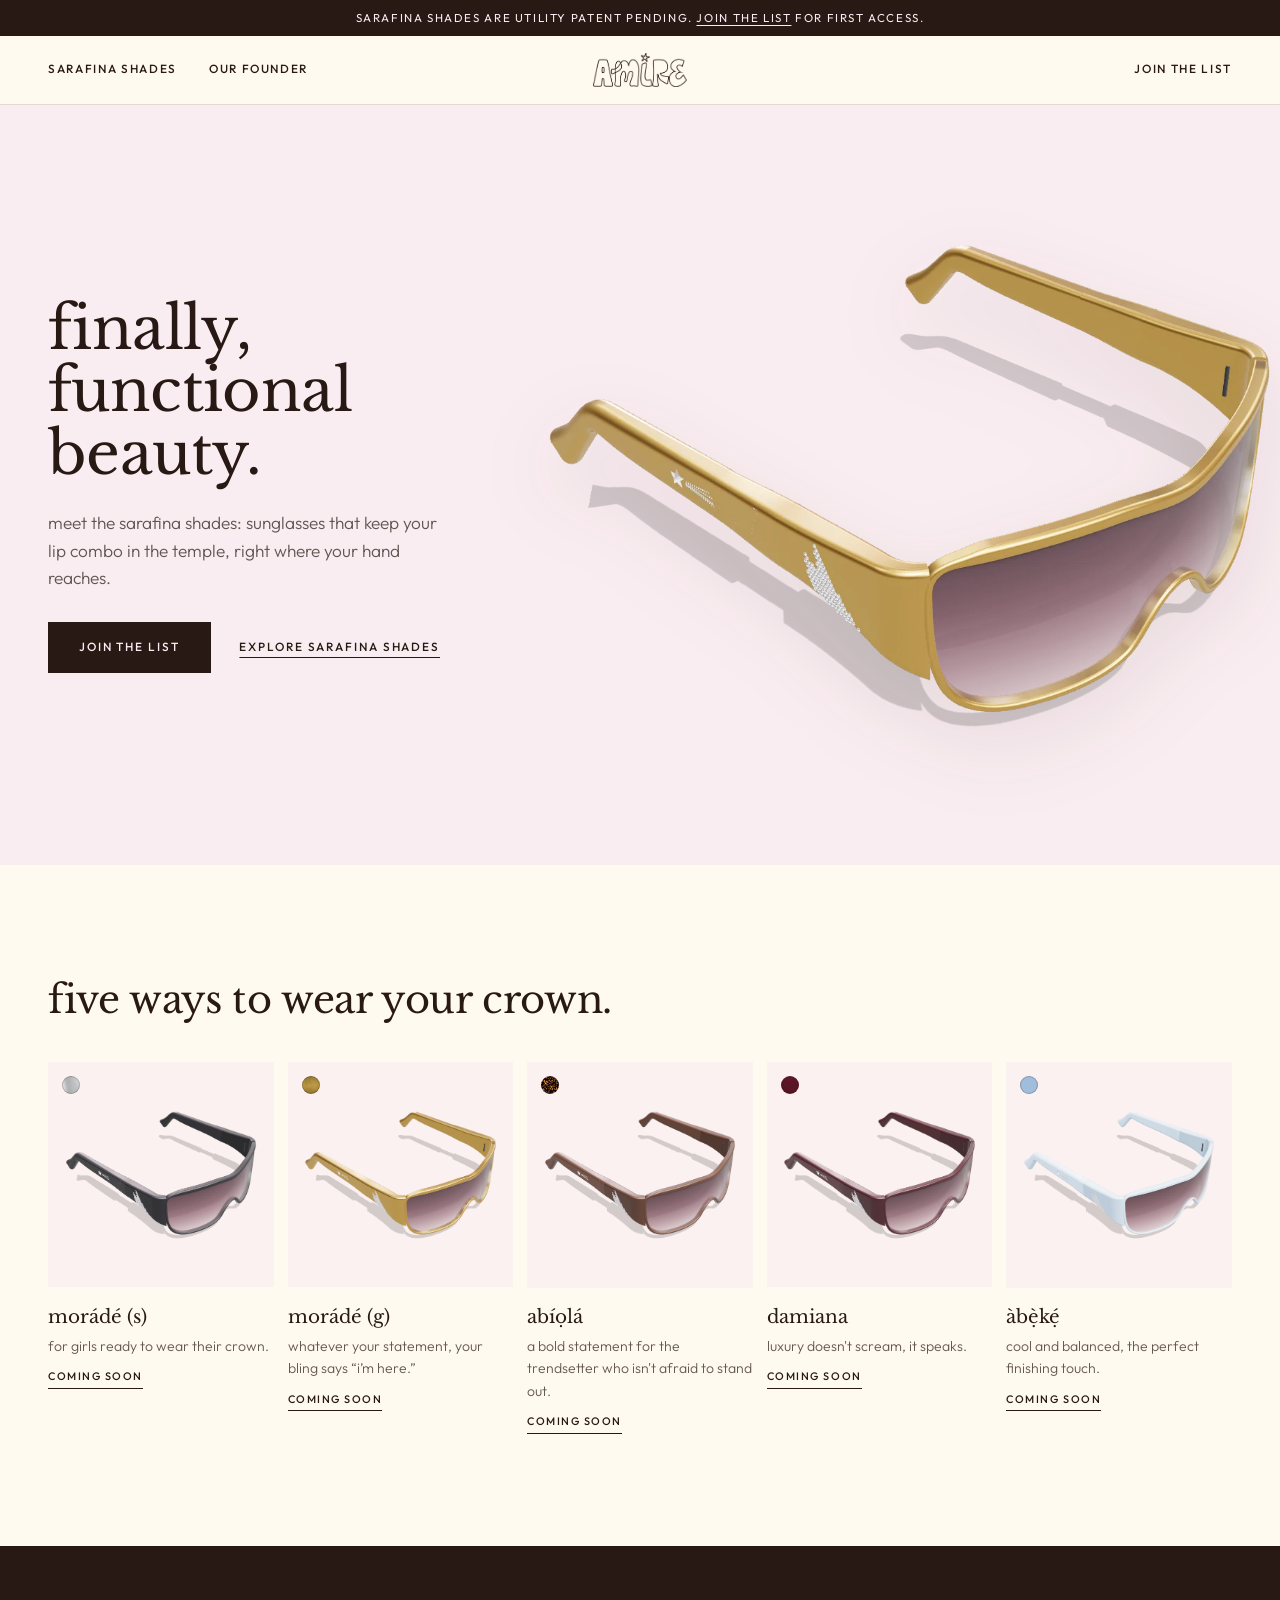
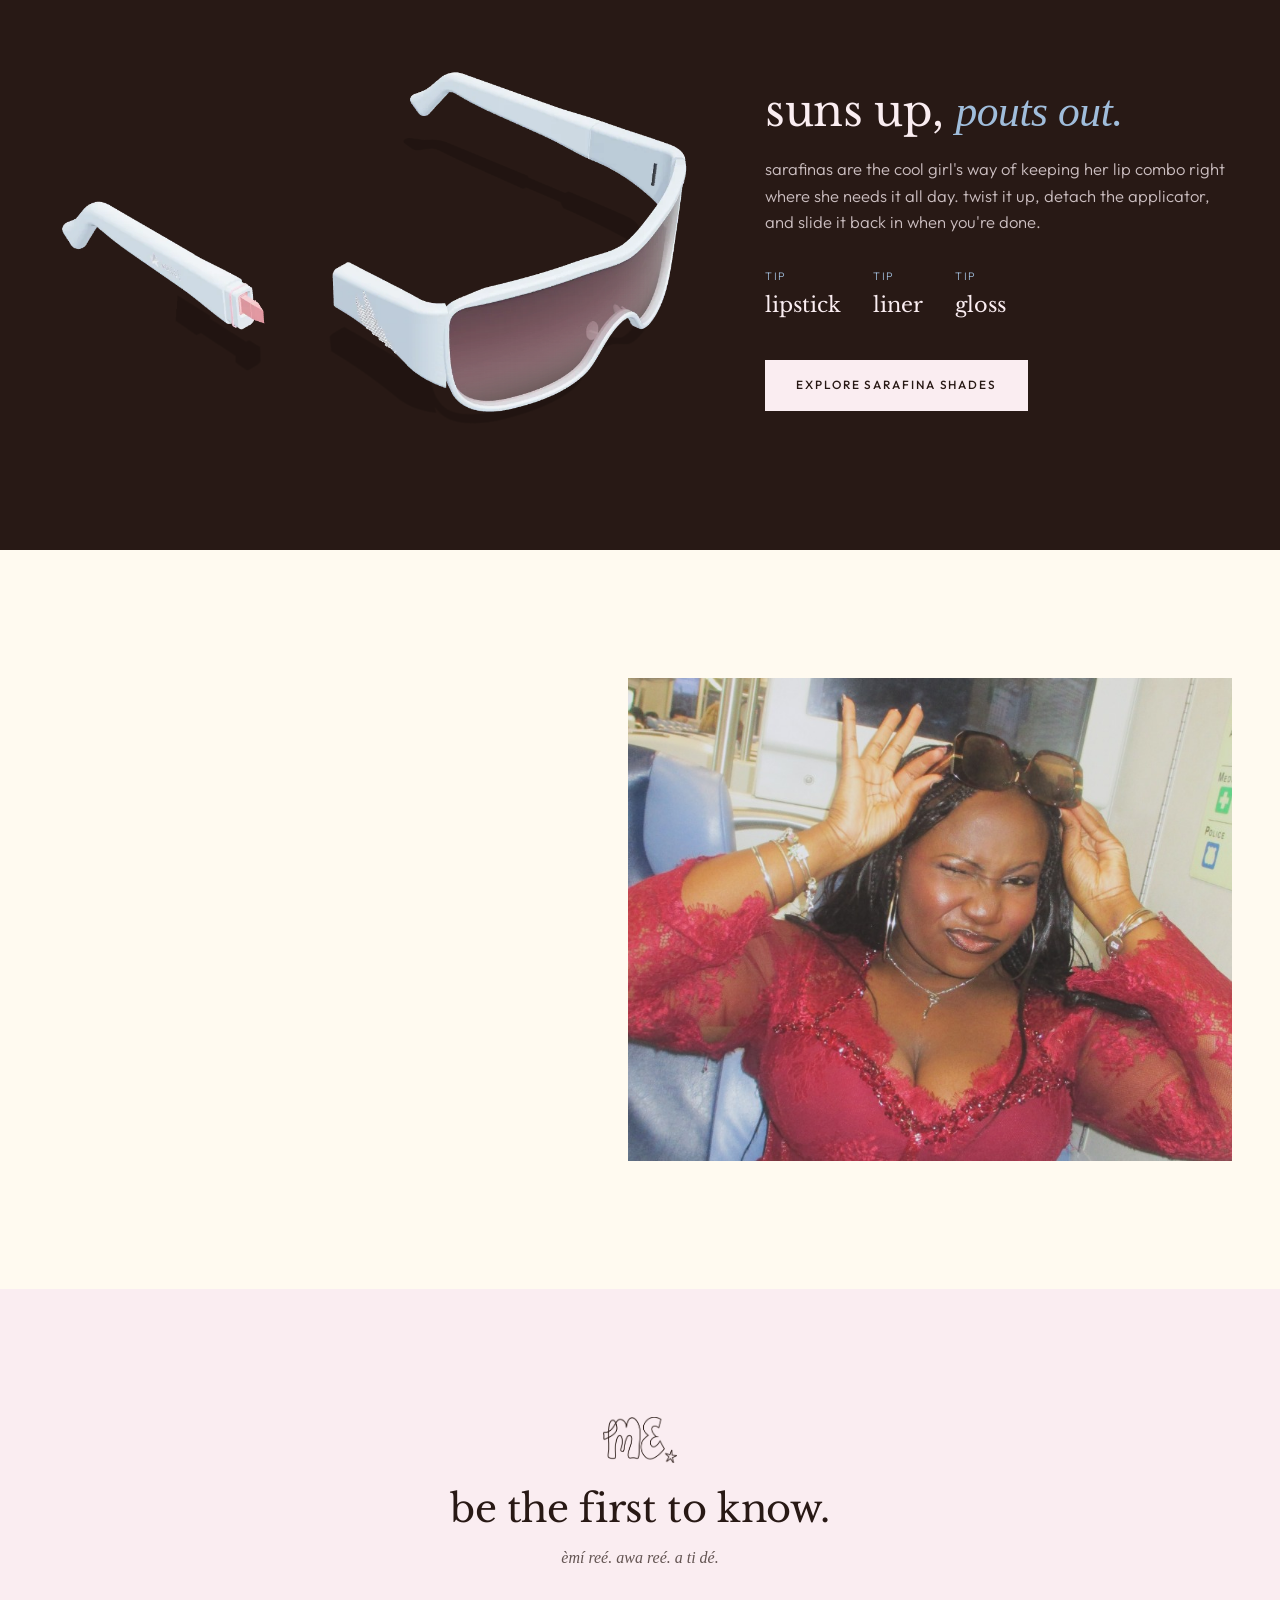
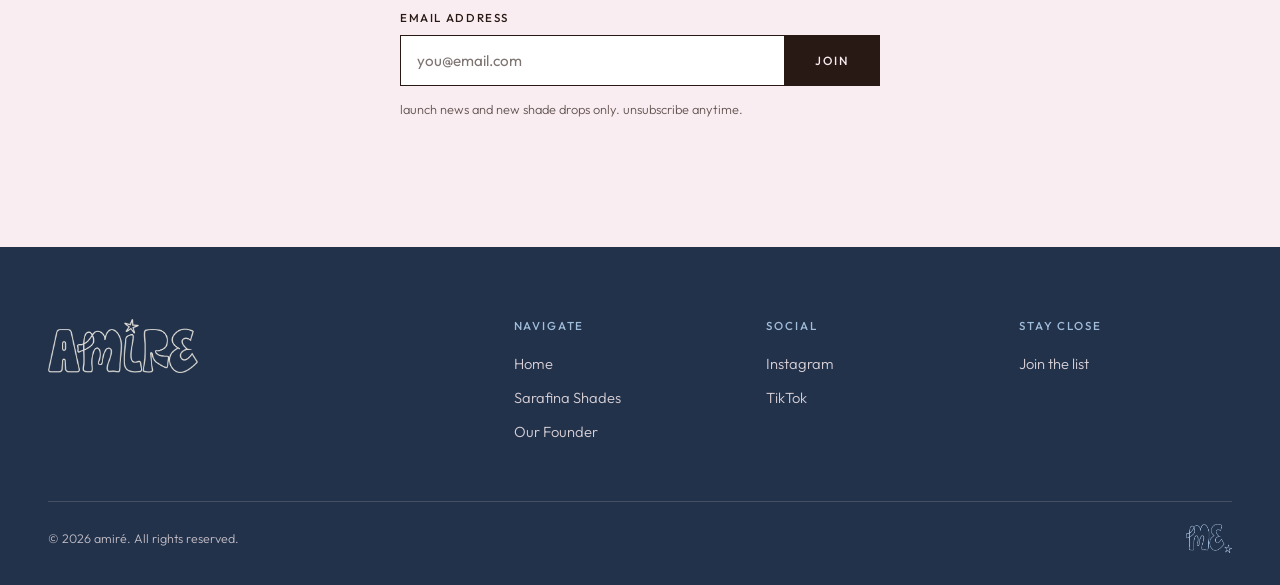
==== commit 897a0f02: "Sarafina Shades page on v2 design, new founder photo, brand lettermark - Sarafina Shades rebuilt as " ====
--- a/index.html
+++ b/index.html
@@ -6,11 +6,13 @@
     <title>amiré functional beauty</title>
     <meta name="description" content="functional beauty for the effortless cool girl.">
     <meta name="theme-color" content="#faedf1">
+    <link rel="icon" type="image/png" sizes="32x32" href="favicon-32.png">
+    <link rel="apple-touch-icon" href="apple-touch-icon.png">
     <link rel="preconnect" href="https://fonts.googleapis.com">
     <link rel="preconnect" href="https://fonts.gstatic.com" crossorigin>
     <link href="https://fonts.googleapis.com/css2?family=Libre+Baskerville:ital,wght@0,400;0,700;1,400&family=Outfit:wght@300;400;500&display=swap" rel="stylesheet">
     <link rel="preload" as="image" href="sarafina-render-gold.webp">
-    <link rel="stylesheet" href="site-v2.css?v=2">
+    <link rel="stylesheet" href="site-v2.css?v=3">
 </head>
 <body>
     <div class="promo">
@@ -148,6 +150,7 @@
         <!-- SIGNUP -->
         <section class="signup on-pink" id="signup">
             <div class="wrap reveal">
+                <img class="signup-mark" src="amire-mark-brown.png" alt="" width="676" height="419" loading="lazy">
                 <h2 class="serif">be the first to know.</h2>
                 <p class="mantra" lang="yo">èmí reé. awa reé. a ti dé.</p>
                 <form action="https://app.kit.com/forms/9818596/subscriptions" method="post">
@@ -190,7 +193,7 @@
                     </ul>
                 </div>
             </div>
-            <p class="footer-base">&copy; 2026 amiré. All rights reserved.</p>
+            <div class="footer-base"><p>&copy; 2026 amiré. All rights reserved.</p><img src="amire-mark-sage.png" alt="" width="676" height="419" loading="lazy"></div>
         </div>
     </footer>
 
--- a/site-v2.css
+++ b/site-v2.css
@@ -183,7 +183,7 @@
     padding-bottom: clamp(5rem, 10vw, 8rem);
 }
 .letter-photo { aspect-ratio: 4 / 5; overflow: hidden; background: var(--pink); }
-.letter-photo img { width: 100%; height: 100%; object-fit: cover; object-position: 50% 20%; }
+.letter-photo img { width: 100%; height: 100%; object-fit: cover; object-position: 50% 30%; }
 .letter-body h2 { font-size: clamp(1.7rem, 2.4vw, 2.2rem); margin-bottom: 1.6rem; text-transform: lowercase; }
 .letter-body p { font-size: 1.02rem; color: var(--ink-soft); max-width: 46ch; }
 .letter-body p + p { margin-top: 1.1rem; }
@@ -321,7 +321,9 @@
 .site-footer ul { list-style: none; display: grid; gap: 0.55rem; }
 .site-footer a { text-decoration: none; font-size: 0.92rem; opacity: 0.85; }
 .site-footer a:hover { opacity: 1; text-decoration: underline; text-underline-offset: 4px; }
-.footer-base { margin-top: 3.5rem; padding-top: 1.4rem; border-top: 1px solid rgba(250, 237, 241, 0.16); font-size: 0.78rem; opacity: 0.75; }
+.footer-base { margin-top: 3.5rem; padding-top: 1.4rem; border-top: 1px solid rgba(250, 237, 241, 0.16); font-size: 0.78rem; display: flex; justify-content: space-between; align-items: center; gap: 1rem; }
+.footer-base p { opacity: 0.75; }
+.footer-base img { width: 46px; height: auto; }
 
 /* ---------- scroll reveal ---------- */
 @media (prefers-reduced-motion: no-preference) {
@@ -472,3 +474,137 @@
     .teaser .wrap { grid-template-columns: 1fr; }
     .teaser-photo { order: -1; }
 }
+
+/* =====================================================================
+   PRODUCT PAGE (Sarafina Shades)
+   ===================================================================== */
+.pdp { display: grid; grid-template-columns: 7fr 5fr; border-bottom: 1px solid var(--line); }
+.pdp-media {
+    position: sticky;
+    top: 68px;
+    height: calc(100dvh - 68px);
+    min-height: 520px;
+    background: var(--pink);
+}
+.pdp-stage { position: relative; width: 100%; height: 100%; }
+#stage { width: 100%; height: 100%; outline: none; }
+#stage canvas { display: block; width: 100%; height: 100%; outline: none; cursor: grab; }
+
+.stage-hint {
+    position: absolute; left: 20px; top: 18px; z-index: 5;
+    font-size: 0.72rem; letter-spacing: 0.12em; text-transform: uppercase; font-weight: 500;
+    color: var(--ink-soft); pointer-events: none;
+}
+.sarafina-active-tag {
+    position: absolute; right: 20px; top: 14px; z-index: 5;
+    font-family: var(--serif); font-size: 1.05rem; text-transform: lowercase;
+    opacity: 0; transform: translateY(6px);
+    transition: opacity 0.35s var(--ease), transform 0.35s var(--ease);
+    pointer-events: none;
+}
+.sarafina-active-tag.visible { opacity: 1; transform: none; }
+
+.sarafina-3d-controls {
+    position: absolute; left: 20px; right: 20px; bottom: 20px; z-index: 10;
+    display: flex; flex-wrap: nowrap; gap: 6px; align-items: center;
+    overflow-x: auto; scrollbar-width: none;
+}
+.sarafina-3d-controls::-webkit-scrollbar { display: none; }
+.sarafina-3d-controls > * { flex: none; white-space: nowrap; }
+.cew-3d-btn {
+    appearance: none;
+    background: rgba(255, 250, 240, 0.92);
+    border: 1px solid var(--line);
+    color: var(--ink);
+    padding: 8px 12px;
+    font-family: var(--sans);
+    font-size: 0.68rem;
+    font-weight: 500;
+    letter-spacing: 0.1em;
+    text-transform: uppercase;
+    cursor: pointer;
+    transition: background 0.2s var(--ease), color 0.2s var(--ease), border-color 0.2s var(--ease);
+}
+.cew-3d-btn:hover { border-color: var(--brown); }
+.cew-3d-btn:disabled { opacity: 0.45; cursor: default; }
+.cew-3d-btn[aria-pressed="false"]:not([data-ctype]) { color: var(--ink-soft); }
+.cew-3d-play-btn { background: var(--brown); color: var(--pink); border-color: var(--brown); }
+.cew-3d-play-btn:hover { background: var(--slate); border-color: var(--slate); }
+.sarafina-tip-toggle { display: inline-flex; border: 1px solid var(--line); background: rgba(255, 250, 240, 0.92); }
+.sarafina-tip-toggle .cew-3d-btn { border: 0; background: transparent; }
+.sarafina-tip-toggle .cew-3d-btn[aria-pressed="true"] { background: var(--sage); color: var(--brown); }
+
+.pdp-info { padding: clamp(2.5rem, 5vw, 4.5rem) var(--gutter) 4rem clamp(2rem, 4vw, 4rem); }
+.pdp-info .kicker { font-size: 0.72rem; font-weight: 500; letter-spacing: 0.16em; text-transform: uppercase; color: var(--ink-soft); }
+.pdp-info h1 { font-size: clamp(2.4rem, 3.6vw, 3.4rem); text-transform: lowercase; margin: 0.5rem 0 1.2rem; }
+.pdp-info .tagline { font-family: var(--serif); font-style: italic; font-size: 1.1rem; margin-bottom: 0.8rem; }
+.sarafina-copy { color: var(--ink-soft); font-size: 1.02rem; max-width: 44ch; transition: opacity 0.4s var(--ease); }
+
+.colorway-label { margin-top: 2.4rem; font-size: 0.72rem; font-weight: 500; letter-spacing: 0.14em; text-transform: uppercase; }
+.colorway-label span { font-family: var(--serif); font-size: 1rem; letter-spacing: 0; text-transform: lowercase; font-weight: 400; margin-left: 0.4rem; }
+.swatches-grid { display: flex; flex-wrap: wrap; gap: 14px; margin-top: 1rem; }
+.shade-item {
+    appearance: none; background: none; border: 0; padding: 0; cursor: pointer;
+    display: flex; flex-direction: column; align-items: center; gap: 8px;
+    font-family: var(--sans); color: var(--ink);
+    -webkit-tap-highlight-color: transparent;
+}
+.color-swatch {
+    width: 46px; height: 46px; border-radius: 50%;
+    background-size: cover; background-position: center;
+    box-shadow: inset 0 0 0 1px rgba(40, 25, 21, 0.18);
+    outline: 1px solid transparent; outline-offset: 3px;
+    transition: outline-color 0.25s var(--ease), transform 0.2s var(--ease);
+}
+.shade-item:hover .color-swatch { transform: scale(1.06); }
+.shade-item.active .color-swatch { outline-color: var(--brown); }
+.shade-name { font-size: 0.72rem; color: var(--ink-soft); text-transform: lowercase; }
+.shade-item.active .shade-name { color: var(--ink); font-weight: 500; }
+.shade-description {
+    min-height: 3.2em; margin-top: 1.2rem; max-width: 44ch;
+    font-family: var(--serif); font-style: italic; color: var(--ink-soft);
+    opacity: 0; transition: opacity 0.4s var(--ease);
+}
+.shade-description.visible { opacity: 1; }
+
+.pdp-cta { margin-top: 1.6rem; display: grid; gap: 0.8rem; max-width: 420px; }
+.pdp-cta .btn { width: 100%; }
+.pdp-cta small { font-size: 0.82rem; color: var(--ink-soft); }
+
+.accordion { margin-top: 2.6rem; border-top: 1px solid var(--line); max-width: 520px; }
+.accordion details { border-bottom: 1px solid var(--line); }
+.accordion summary {
+    list-style: none; cursor: pointer; padding: 1.1rem 0;
+    display: flex; justify-content: space-between; align-items: center;
+    font-size: 0.74rem; font-weight: 500; letter-spacing: 0.14em; text-transform: uppercase;
+}
+.accordion summary::-webkit-details-marker { display: none; }
+.accordion summary::after { content: "+"; font-size: 1.1rem; font-weight: 300; transition: transform 0.3s var(--ease); }
+.accordion details[open] summary::after { transform: rotate(45deg); }
+.accordion .body { padding-bottom: 1.3rem; color: var(--ink-soft); font-size: 0.98rem; }
+.accordion .body ul { padding-left: 1.1rem; display: grid; gap: 0.3rem; }
+
+/* engineering two-up */
+.build { padding-block: clamp(5rem, 10vw, 8rem); }
+.build h2 { font-size: clamp(1.9rem, 3vw, 2.8rem); text-transform: lowercase; max-width: 22ch; }
+.build > p { color: var(--ink-soft); max-width: 52ch; margin: 1rem 0 2.6rem; }
+.build-grid { display: grid; grid-template-columns: 1fr 1fr; gap: 14px; }
+.build-grid .frame { aspect-ratio: 4 / 3; background: #fff; border: 1px solid var(--line); }
+.build-grid img { width: 100%; height: 100%; object-fit: contain; padding: 6%; }
+.build-grid figcaption { padding-top: 0.7rem; font-size: 0.85rem; color: var(--ink-soft); }
+
+@media (max-width: 900px) {
+    .pdp { grid-template-columns: 1fr; }
+    .pdp-media { position: relative; top: auto; height: auto; min-height: 0; aspect-ratio: 1 / 1.05; }
+    .stage-hint { left: 12px; top: 12px; font-size: 0.64rem; }
+    .sarafina-active-tag { right: 12px; top: 8px; }
+    .sarafina-3d-controls { left: 0; right: 0; bottom: 10px; padding: 0 12px; flex-wrap: nowrap; overflow-x: auto; scrollbar-width: none; }
+    .sarafina-3d-controls::-webkit-scrollbar { display: none; }
+    .cew-3d-btn, .sarafina-tip-toggle { flex: none; white-space: nowrap; }
+    .pdp-info { padding: 2rem var(--gutter) 3rem; }
+    .build-grid { grid-template-columns: 1fr; }
+}
+
+/* lettermark accents (from the amiré brand kit) */
+.signup-mark { width: 74px; height: auto; margin: 0 auto 1.4rem; }
+.signoff-mark { width: 54px; height: auto; margin-top: 1.4rem; }
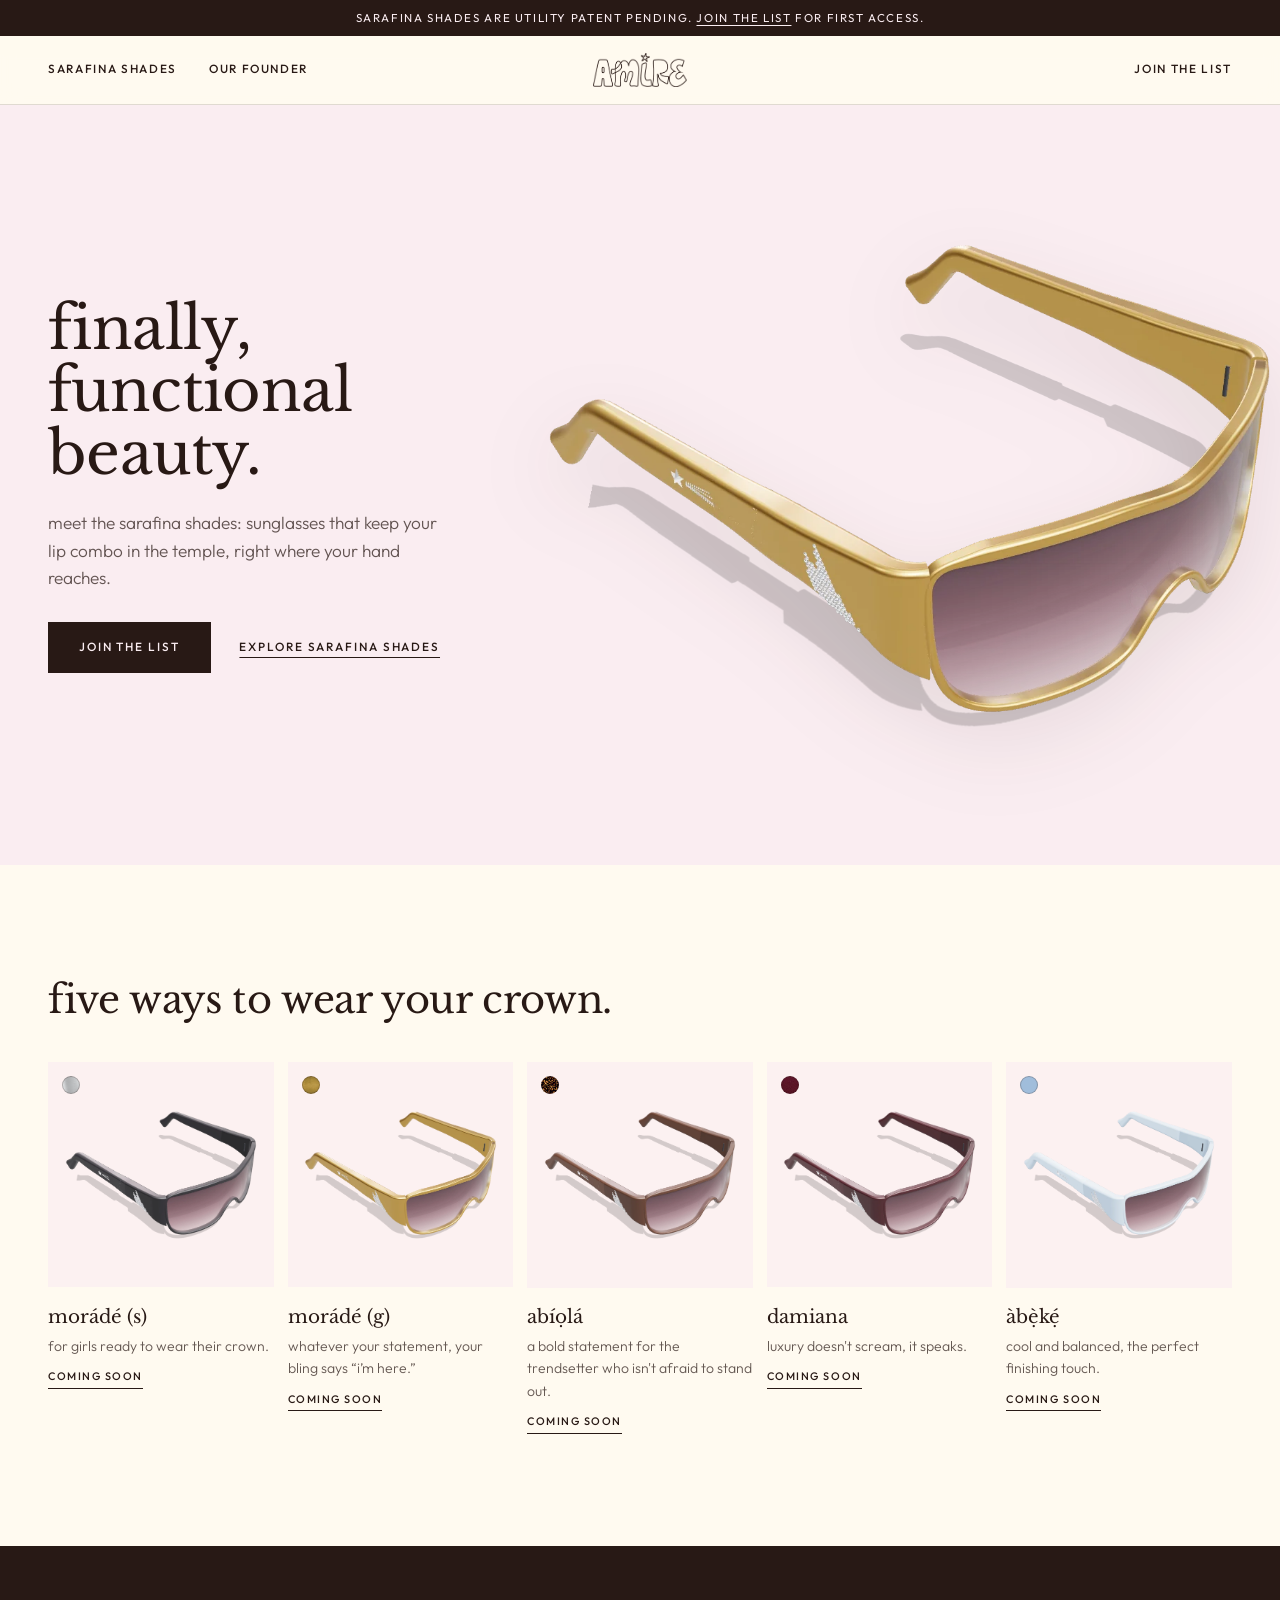
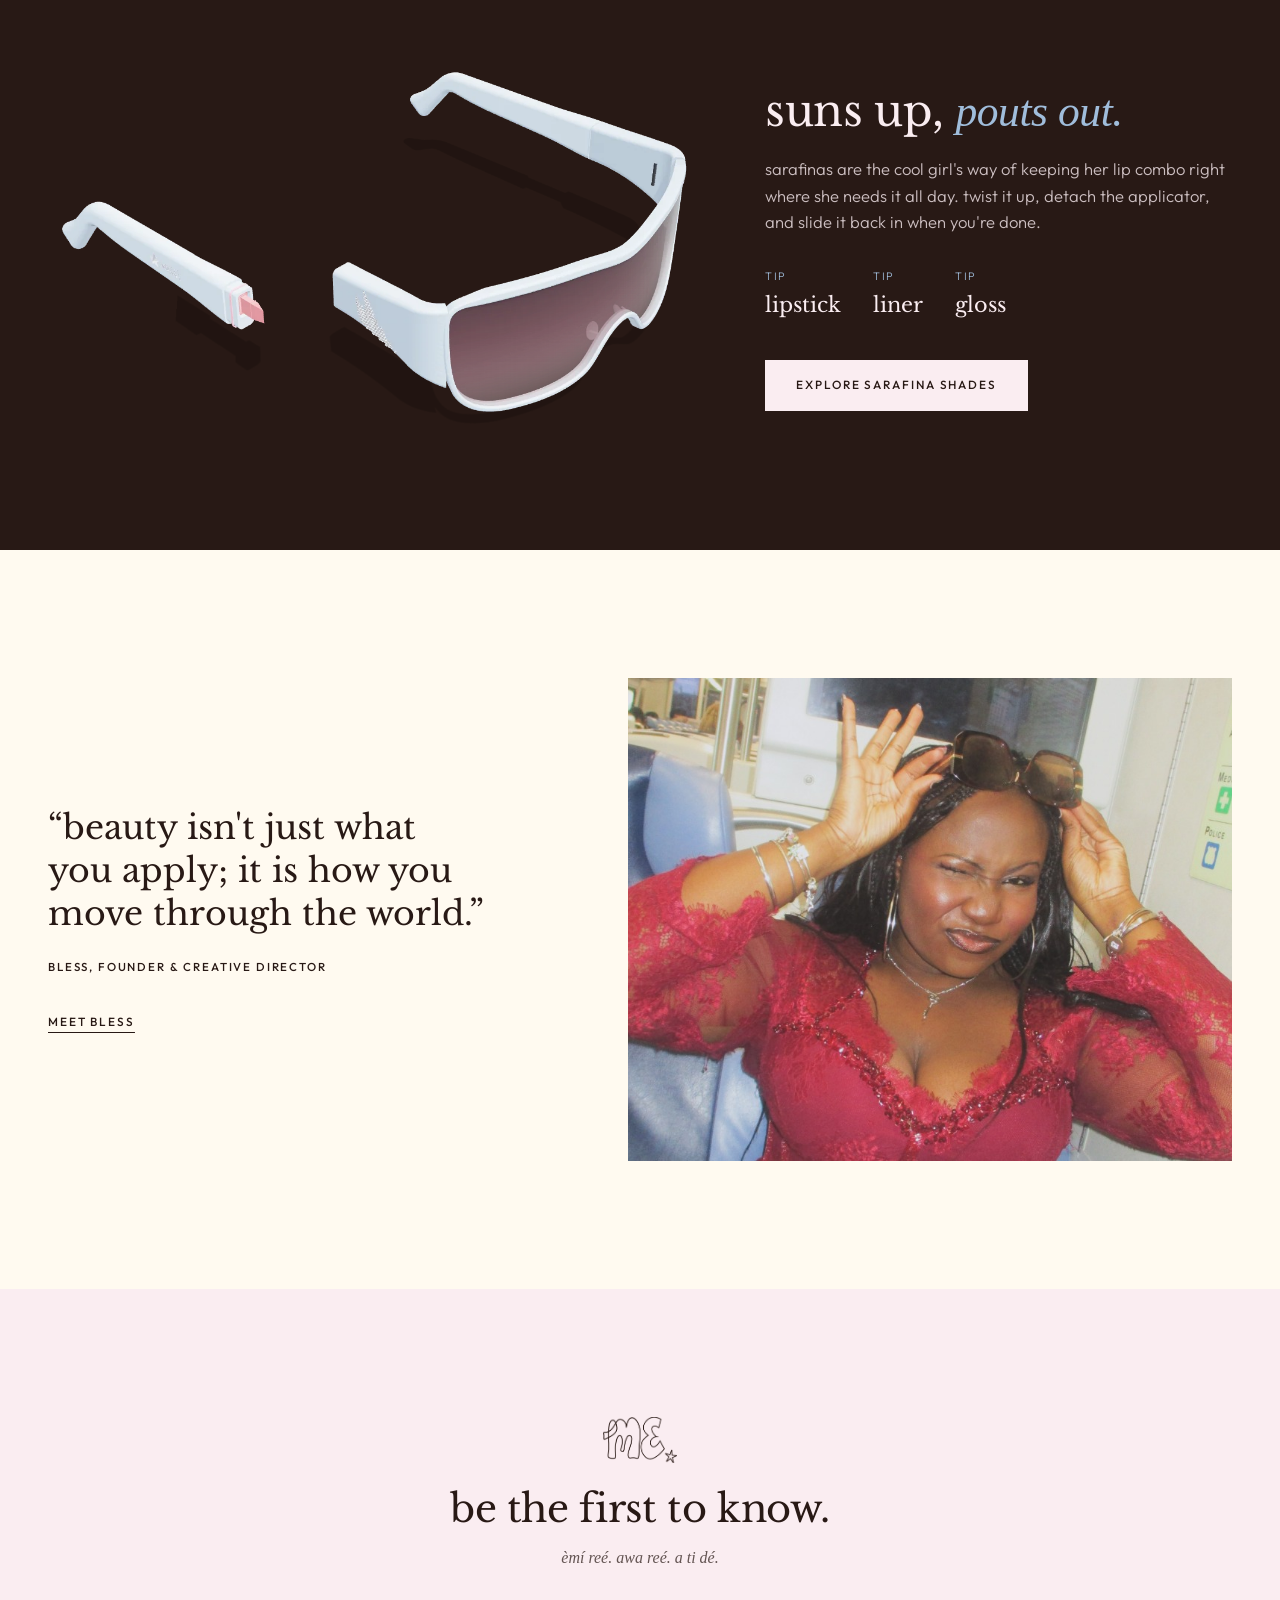
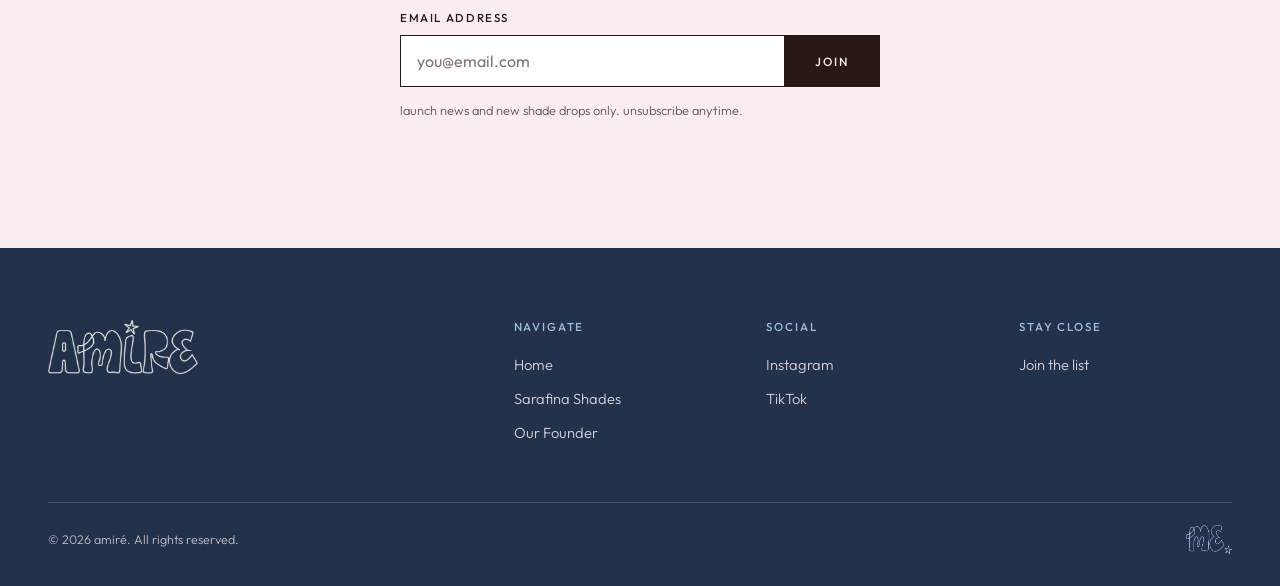
==== commit c31ddae3: "Phone layout pass across all pages - Mobile header: menu button, centered wordmark, Join link, slide" ====
--- a/index.html
+++ b/index.html
@@ -12,15 +12,16 @@
     <link rel="preconnect" href="https://fonts.gstatic.com" crossorigin>
     <link href="https://fonts.googleapis.com/css2?family=Libre+Baskerville:ital,wght@0,400;0,700;1,400&family=Outfit:wght@300;400;500&display=swap" rel="stylesheet">
     <link rel="preload" as="image" href="sarafina-render-gold.webp">
-    <link rel="stylesheet" href="site-v2.css?v=3">
+    <link rel="stylesheet" href="site-v2.css?v=5">
 </head>
 <body>
     <div class="promo">
-        sarafina shades are utility patent pending. <a href="#signup">join the list</a> for first access.
+        <span class="promo-full">sarafina shades are </span>utility patent pending. <a href="#signup">join the list</a><span class="promo-full"> for first access</span>.
     </div>
 
     <header class="site-header">
         <div class="wrap">
+            <button type="button" class="menu-btn" aria-expanded="false" aria-controls="mobile-menu"><span class="menu-lines" aria-hidden="true"></span><span class="sr-only">Menu</span></button>
             <nav class="site-nav" aria-label="Main">
                 <a href="/sarafina-shades">Sarafina Shades</a>
                 <a href="/founder">Our Founder</a>
@@ -28,7 +29,18 @@
             <a href="/" class="brand" aria-label="amiré home" aria-current="page">
                 <img src="amire-wordmark-brown.png" alt="amiré" width="905" height="326">
             </a>
-            <a href="#signup" class="header-cta">Join the list</a>
+            <a href="#signup" class="header-cta">Join<span class="cta-long"> the list</span></a>
+        </div>
+        <div class="mobile-menu" id="mobile-menu" hidden>
+            <nav aria-label="Mobile">
+                <a href="/" aria-current="page">Home</a>
+                <a href="/sarafina-shades">Sarafina Shades</a>
+                <a href="/founder">Our Founder</a>
+            </nav>
+            <div class="mobile-menu-foot">
+                <a href="https://instagram.com/amirecosmetics" target="_blank" rel="noopener noreferrer">Instagram</a>
+                <a href="https://tiktok.com/@amirebeauty" target="_blank" rel="noopener noreferrer">TikTok</a>
+            </div>
         </div>
     </header>
 
@@ -197,6 +209,6 @@
         </div>
     </footer>
 
-    <script src="site-v2.js?v=1" defer></script>
+    <script src="site-v2.js?v=2" defer></script>
 </body>
 </html>
--- a/site-v2.css
+++ b/site-v2.css
@@ -40,6 +40,7 @@
 a { color: inherit; }
 
 .serif { font-family: var(--serif); font-weight: 400; letter-spacing: -0.01em; }
+h1, h2, h3, blockquote { text-wrap: balance; }
 h1, h2, h3 { line-height: 1.2; }
 
 .label {
@@ -187,7 +188,8 @@
 .letter-body h2 { font-size: clamp(1.7rem, 2.4vw, 2.2rem); margin-bottom: 1.6rem; text-transform: lowercase; }
 .letter-body p { font-size: 1.02rem; color: var(--ink-soft); max-width: 46ch; }
 .letter-body p + p { margin-top: 1.1rem; }
-.signoff { margin-top: 2.4rem; padding-top: 1.6rem; border-top: 1px solid var(--line); max-width: 46ch; }
+.signoff { margin-top: 2.4rem; padding-top: 1.6rem; border-top: 1px solid var(--line); max-width: 46ch; position: relative; }
+.signoff-text { padding-right: 7rem; }
 .signoff .sal { font-style: italic; font-family: var(--serif); font-size: 0.95rem; color: var(--ink-soft); }
 .signoff .name { font-family: var(--serif); font-size: 2rem; line-height: 1.2; margin: 0.35rem 0 0.4rem; }
 .signoff .role { font-size: 0.72rem; letter-spacing: 0.16em; text-transform: uppercase; font-weight: 500; }
@@ -239,7 +241,7 @@
 .panel-text p { color: var(--ink-soft); max-width: 44ch; font-size: 1.02rem; }
 .panel-media { aspect-ratio: 5 / 4; background: var(--cream); overflow: hidden; }
 .panel-media img { width: 100%; height: 100%; object-fit: cover; }
-.panel-media.contain img { object-fit: contain; padding: 8%; mix-blend-mode: multiply; }
+.panel-media.contain img { object-fit: contain; padding: 8%; }
 .panel-media.type {
     display: grid;
     place-items: center;
@@ -607,4 +609,206 @@
 
 /* lettermark accents (from the amiré brand kit) */
 .signup-mark { width: 74px; height: auto; margin: 0 auto 1.4rem; }
-.signoff-mark { width: 54px; height: auto; margin-top: 1.4rem; }
+.signoff-mark { position: absolute; right: 0; bottom: 0; height: calc(100% - 1.6rem); width: auto; max-width: none; }
+.panel-media.type .panel-mark { width: 58%; height: auto; object-fit: contain; }
+
+/* =====================================================================
+   PHONE LAYOUT
+   Everything below only changes screens 900px and narrower,
+   apart from the small global helpers in the first group.
+   ===================================================================== */
+
+.sr-only { position: absolute; width: 1px; height: 1px; padding: 0; margin: -1px; overflow: hidden; clip: rect(0 0 0 0); white-space: nowrap; border: 0; }
+.menu-btn, .mobile-menu { display: none; }
+.hint-touch { display: none; }
+@media (hover: none) { .hint-pointer { display: none; } .hint-touch { display: inline; } }
+/* 16px stops iPhone zooming in when the email field is tapped */
+.signup input { font-size: 16px; }
+
+@media (max-width: 900px) {
+    :root { --gutter: clamp(20px, 5.4vw, 32px); --section-y: 3.75rem; }
+    body { font-size: 1rem; }
+
+    /* promo + header */
+    .promo { font-size: 0.64rem; letter-spacing: 0.1em; padding: 9px var(--gutter); }
+    .promo-full { display: none; }
+
+    .site-header .wrap { grid-template-columns: 1fr auto 1fr; height: 56px; }
+    .site-nav { display: none; }
+    .brand { order: 0; justify-self: center; }
+    .brand img { height: 26px; }
+    .header-cta { display: inline-block; justify-self: end; font-size: 0.68rem; letter-spacing: 0.14em; padding: 12px 0; }
+    .cta-long { display: none; }
+
+    .menu-btn {
+        display: inline-flex; align-items: center; justify-self: start;
+        width: 44px; height: 44px; margin-left: -10px; padding: 0 10px;
+        background: none; border: 0; cursor: pointer; color: var(--ink);
+    }
+    .menu-lines, .menu-lines::before, .menu-lines::after {
+        display: block; width: 22px; height: 1.5px; background: currentColor;
+        transition: transform 0.3s var(--ease), opacity 0.2s var(--ease);
+    }
+    .menu-lines { position: relative; }
+    .menu-lines::before, .menu-lines::after { content: ""; position: absolute; left: 0; }
+    .menu-lines::before { top: -6px; }
+    .menu-lines::after { top: 6px; }
+    .menu-btn[aria-expanded="true"] .menu-lines { background: transparent; }
+    .menu-btn[aria-expanded="true"] .menu-lines::before { transform: translateY(6px) rotate(45deg); }
+    .menu-btn[aria-expanded="true"] .menu-lines::after { transform: translateY(-6px) rotate(-45deg); }
+
+    .mobile-menu {
+        display: block;
+        position: absolute; left: 0; right: 0; top: 100%;
+        background: var(--cream);
+        border-bottom: 1px solid var(--line);
+        padding: 1.2rem var(--gutter) 1.6rem;
+        box-shadow: 0 24px 40px rgba(40, 25, 21, 0.08);
+    }
+    .mobile-menu[hidden] { display: none; }
+    .mobile-menu nav { display: grid; }
+    .mobile-menu nav a {
+        font-family: var(--serif); font-size: 1.6rem; text-transform: lowercase;
+        text-decoration: none; padding: 0.55rem 0; border-bottom: 1px solid var(--line);
+    }
+    .mobile-menu nav a[aria-current="page"] { font-style: italic; }
+    .mobile-menu-foot { display: flex; gap: 1.6rem; padding-top: 1.2rem; }
+    .mobile-menu-foot a { font-size: 0.72rem; font-weight: 500; letter-spacing: 0.14em; text-transform: uppercase; text-decoration: none; padding: 6px 0; }
+    @media (prefers-reduced-motion: no-preference) {
+        .mobile-menu:not([hidden]) { animation: menuIn 0.35s var(--ease); }
+        @keyframes menuIn { from { opacity: 0; transform: translateY(-8px); } to { opacity: 1; transform: none; } }
+    }
+
+    /* type scale */
+    .serif { letter-spacing: -0.015em; }
+    .values-head h2, .shades-head h2, .spread h2, .signup h2, .build h2 { font-size: 1.85rem; line-height: 1.18; }
+    .feature h2 { font-size: 2rem; }
+
+    /* buttons go full width on phones, labels stay on one line */
+    .hero-copy .btn, .l-hero .btn, .feature .btn, .claims .btn, .pdp-cta .btn { width: 100%; }
+
+    /* even vertical rhythm between sections */
+    .note { padding-block: var(--section-y) 2.5rem; }
+    .letter { padding-bottom: var(--section-y); }
+    .values, .spread, .claims, .signup, .shades, .teaser, .build { padding-block: var(--section-y); }
+    .feature .wrap { padding-block: var(--section-y); }
+
+    /* ---------- landing ---------- */
+    .l-hero .wrap { padding-top: 0.25rem; padding-bottom: 2.75rem; gap: 0.25rem; }
+    .l-hero-media img { width: 112%; max-width: none; margin-left: -6%; }
+    .l-hero h1 { font-size: 2.55rem; line-height: 1.08; max-width: 12ch; }
+    .l-hero-copy { gap: 1.1rem; }
+    .l-hero p { font-size: 1rem; }
+    .l-hero .actions { flex-direction: column; align-items: stretch; gap: 1.1rem; margin-top: 0.3rem; }
+    .l-hero .actions .text-link { align-self: center; padding: 6px 0; }
+
+    .shades-head { margin-bottom: 1.6rem; }
+    .shade-grid {
+        grid-auto-columns: 76%;
+        gap: 12px;
+        margin-inline: calc(var(--gutter) * -1);
+        padding-inline: var(--gutter);
+        scroll-padding-inline: var(--gutter);
+    }
+    .shade-card .meta { padding-top: 0.8rem; }
+    .shade-card .name { font-size: 1.1rem; }
+
+    .feature .wrap { gap: 1.25rem; }
+    .feature-media img { width: 108%; max-width: none; margin-left: -4%; }
+    .tips { gap: 0 1.6rem; margin: 1.6rem 0 2rem; }
+
+    .teaser .wrap { gap: 1.75rem; }
+    .teaser-photo { aspect-ratio: 4 / 3.4; }
+    .teaser blockquote { font-size: 1.45rem; margin-bottom: 1rem; }
+    .teaser cite { margin-bottom: 1.4rem; }
+
+    /* ---------- founder ---------- */
+    .hero-media { aspect-ratio: 1 / 0.92; }
+    .hero-media img { object-position: 50% 20%; }
+    .hero-copy { padding: 1.9rem var(--gutter) 2.75rem; gap: 1.05rem; }
+    .hero-copy h1 { font-size: 2.3rem; line-height: 1.12; max-width: none; }
+    .hero-copy p { font-size: 1rem; }
+
+    .note .label { margin-bottom: 1.2rem; }
+    .note blockquote { font-size: 1.5rem; max-width: 20ch; }
+
+    .letter { gap: 1.9rem; }
+    .letter-photo { aspect-ratio: 1 / 1; }
+    .letter-body h2 { font-size: 1.75rem; margin-bottom: 1.1rem; }
+    .letter-body p { font-size: 1rem; }
+    .signoff { margin-top: 2rem; padding-top: 1.4rem; }
+    .signoff-text { padding-right: 0; max-width: calc(100% - 10.5rem); }
+    .signoff .name { font-size: 1.85rem; margin: 0.2rem 0 0.3rem; }
+    .signoff .role { font-size: 0.64rem; letter-spacing: 0.14em; line-height: 1.6; }
+    .role-2 { display: block; }
+    .signoff-mark { height: calc(100% - 1.4rem); }
+
+    .values-head { margin-bottom: 1.8rem; }
+    .values-head p { margin-top: 0.7rem; }
+    .tablist { justify-content: space-between; gap: 1rem; margin-bottom: 1.8rem; }
+    .tab { padding: 0.95rem 0; font-size: 0.68rem; letter-spacing: 0.12em; }
+    .panel { gap: 1.4rem; }
+    .panel-media { aspect-ratio: 4 / 3; }
+    .panel-text h3 { font-size: 1.75rem; margin-bottom: 0.7rem; }
+    .panel-text p { font-size: 1rem; }
+
+    .spread h2 { margin-bottom: 1.6rem; }
+    .spread-grid { gap: 1.75rem; }
+    .spread-grid .tall .frame { aspect-ratio: 4 / 3.6; }
+    .spread-grid figcaption { font-size: 0.82rem; }
+
+    .claims ul { flex-direction: column; align-items: center; gap: 0.35rem; font-size: 1.15rem; margin-bottom: 1.6rem; }
+    .claims li + li::before { content: none; }
+    .claims p { font-size: 0.95rem; margin-bottom: 1.6rem; }
+
+    /* ---------- signup + footer ---------- */
+    .signup-mark { width: 60px; margin-bottom: 1rem; }
+    .signup .mantra { margin: 0.5rem 0 1.8rem; }
+    .site-footer { padding: 3rem 0 1.6rem; }
+    .footer-grid { grid-template-columns: 1fr 1fr; gap: 2rem 1.5rem; }
+    .footer-logo img { width: 124px; }
+    .footer-grid > div:last-child { display: none; }
+    .site-footer ul { gap: 0.2rem; }
+    .site-footer ul a { display: inline-block; padding: 6px 0; }
+    .footer-base { margin-top: 2.4rem; }
+
+    /* ---------- sarafina shades ---------- */
+    .pdp-media { aspect-ratio: auto; height: auto; }
+    .pdp-stage { height: auto; display: flex; flex-direction: column; }
+    #stage { height: auto; aspect-ratio: 1 / 0.92; }
+    .stage-hint { left: var(--gutter); top: 14px; font-size: 0.62rem; }
+    .sarafina-active-tag { right: var(--gutter); top: 9px; }
+    .sarafina-3d-controls {
+        position: static;
+        flex-wrap: wrap; justify-content: center;
+        overflow: visible;
+        gap: 6px;
+        padding: 0 var(--gutter) 18px;
+    }
+    .cew-3d-btn { padding: 10px 12px; font-size: 0.64rem; }
+
+    .pdp-info { padding: 1.9rem var(--gutter) 3rem; }
+    .pdp-info h1 { font-size: 2.3rem; margin: 0.35rem 0 0.9rem; }
+    .pdp-info .tagline { font-size: 1.05rem; margin-bottom: 0.6rem; }
+    .colorway-label { margin-top: 1.9rem; }
+    .swatches-grid { display: grid; grid-template-columns: repeat(5, 1fr); gap: 6px; margin-top: 0.9rem; }
+    .color-swatch { width: 44px; height: 44px; }
+    .shade-name { font-size: 0.66rem; text-align: center; line-height: 1.3; }
+    .shade-description { min-height: 0; margin-top: 1rem; }
+    .shade-description:empty { margin-top: 0; }
+    .pdp-cta { margin-top: 1.6rem; max-width: none; }
+    .accordion { margin-top: 2.2rem; max-width: none; }
+    .accordion summary { padding: 1.05rem 0; }
+
+    .build > p { margin: 0.8rem 0 1.8rem; }
+    .build-grid { gap: 1.75rem; }
+}
+
+/* narrow phones (iPhone mini / SE) */
+@media (max-width: 380px) {
+    .l-hero h1 { font-size: 2.3rem; }
+    .hero-copy h1, .pdp-info h1 { font-size: 2.1rem; }
+    .tab { font-size: 0.62rem; letter-spacing: 0.1em; }
+    .signoff-text { max-width: calc(100% - 9.5rem); }
+    .signoff .name { font-size: 1.65rem; }
+}
